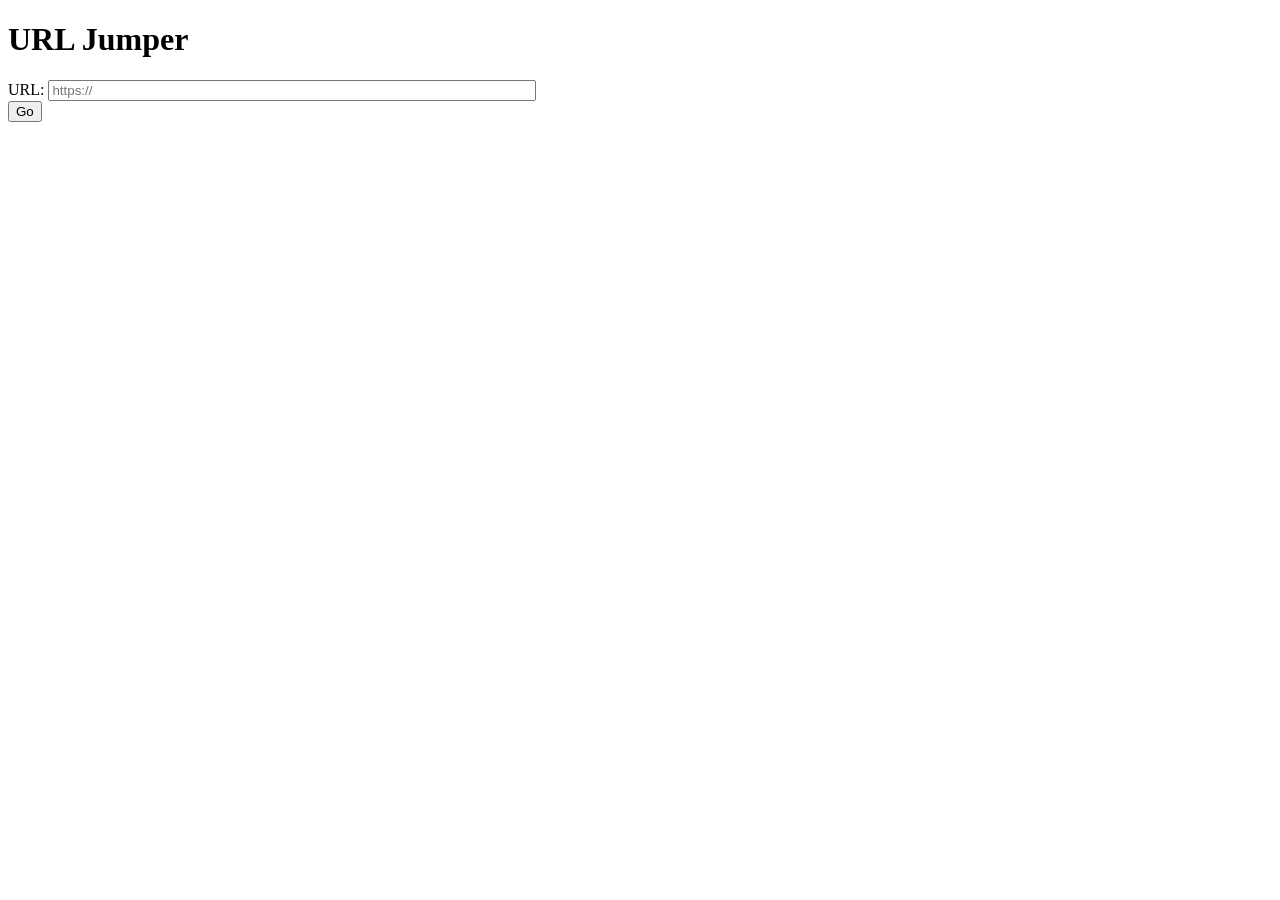
==== index.html @ b8ac0a46 "init test version" ====
<!DOCTYPE html>
<html lang="en">
	<head>
		<meta charset="utf-8">
		<title>URL Jumper</title>
		<link rel="stylesheet" href="css/bootstrap-3.3.7.min.css">
		<link rel="stylesheet" href="css/bootstrap-theme-3.3.7.min.css">

	</head>
	<body>
		<div class="container">
			<h1>URL Jumper</h1>
			<form class="form-inline" method="get">
				<div class="form-group">
					<label class="requiredField" for="urlbox">URL: </label>
					<input type="text" class="form-control" style="width:480px" id="urlbox" name="urlbox" placeholder="https://" autocomplete="off" onkeydown="if(event.keyCode==13){onGo();return false}">
				</div>
				<button type="button" class="btn btn-default" onclick=onGo()>Go</button>
			</form>
			<br>
		</div>
	</body>
</html>
<script type="text/javascript">
	function onGo() {
		var url = document.getElementById('urlbox').value;
		if (url.indexOf('//') < 0) {
  	  url = 'http://' + url;
		}
		window.open(url, '_blank');
	}
</script>
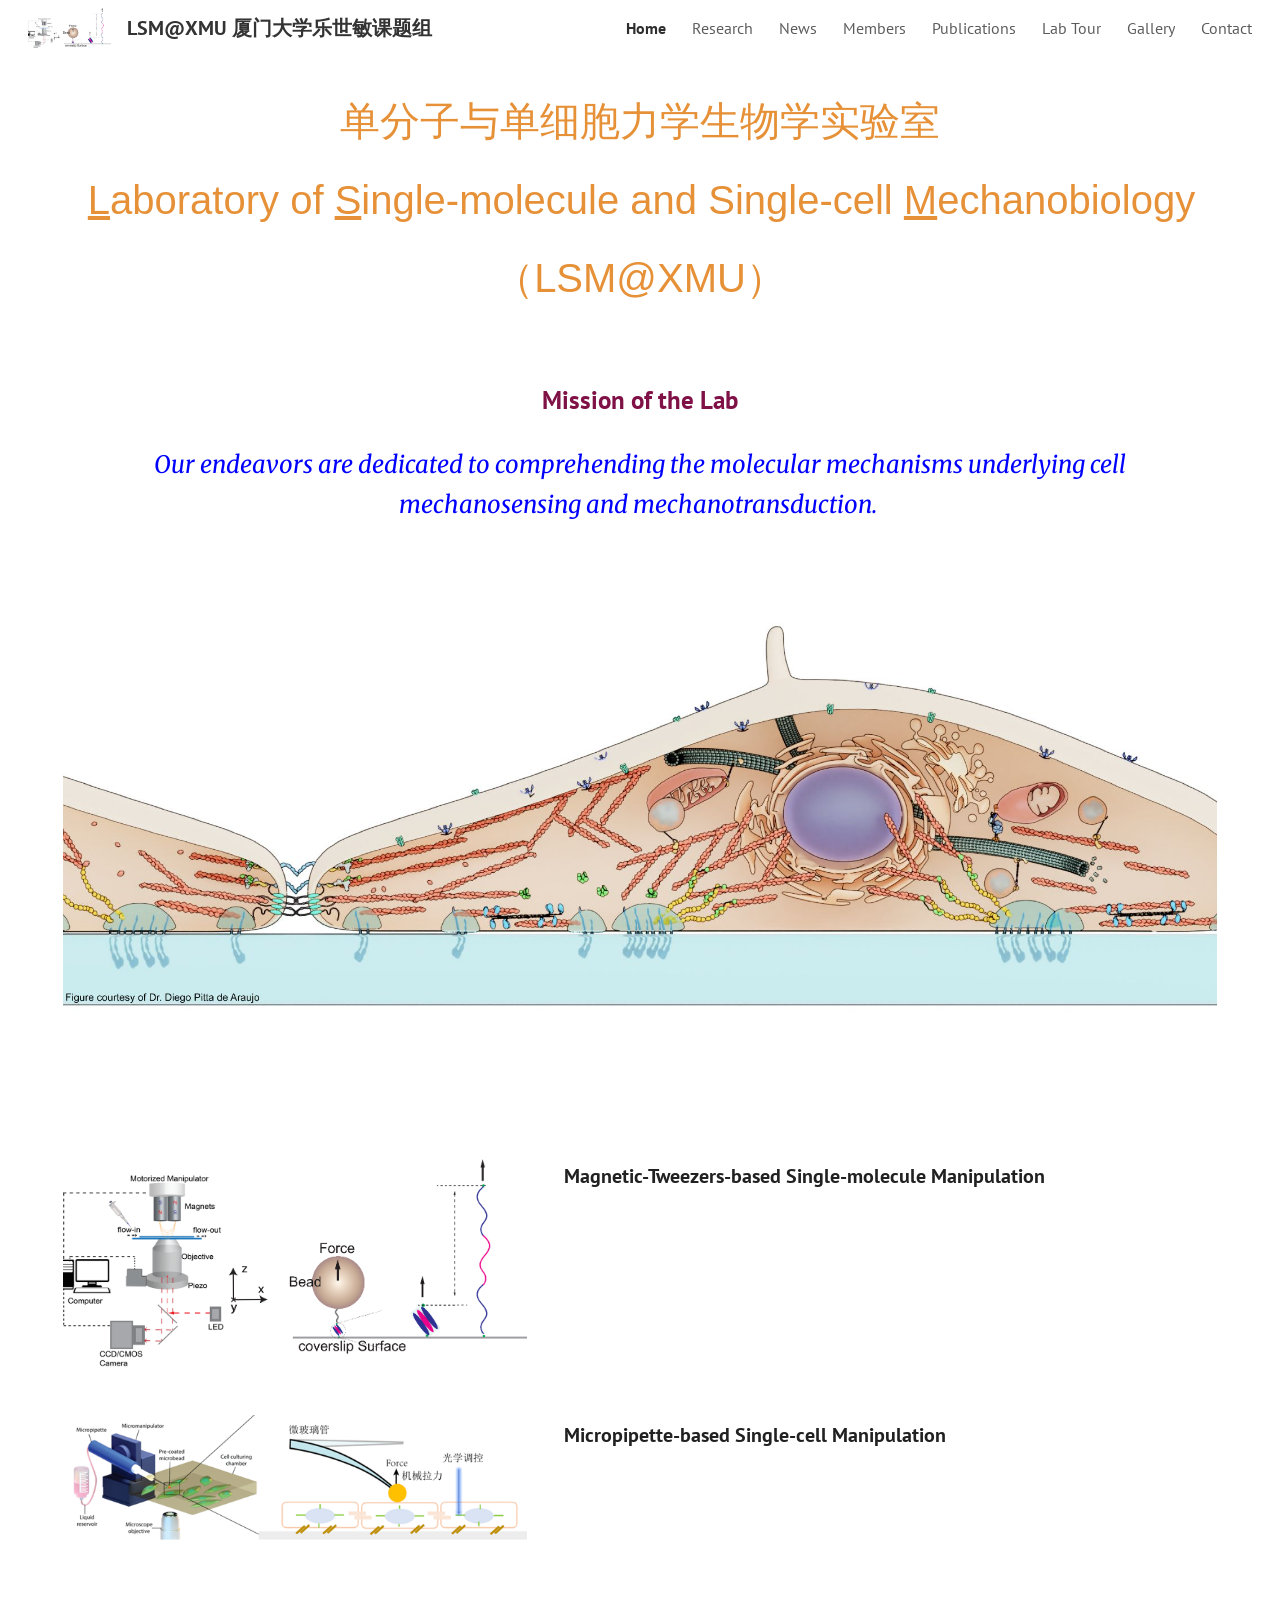
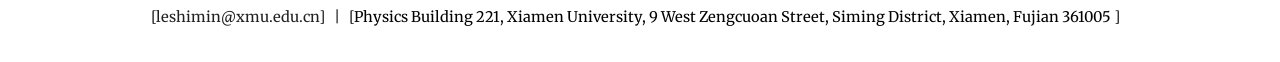
==== commit 5d0ca20f: "index跳转" ====
--- a/index.html
+++ b/index.html
@@ -1,32 +1,12 @@
-<!DOCTYPE html>
-<html lang="en">
-	<head>
-		<meta charset="utf-8">
-		<title>URL Jumper</title>
-		<link rel="stylesheet" href="css/bootstrap-3.3.7.min.css">
-		<link rel="stylesheet" href="css/bootstrap-theme-3.3.7.min.css">
-
-	</head>
-	<body>
-		<div class="container">
-			<h1>URL Jumper</h1>
-			<form class="form-inline" method="get">
-				<div class="form-group">
-					<label class="requiredField" for="urlbox">URL: </label>
-					<input type="text" class="form-control" style="width:480px" id="urlbox" name="urlbox" placeholder="https://" autocomplete="off" onkeydown="if(event.keyCode==13){onGo();return false}">
-				</div>
-				<button type="button" class="btn btn-default" onclick=onGo()>Go</button>
-			</form>
-			<br>
-		</div>
-	</body>
-</html>
-<script type="text/javascript">
-	function onGo() {
-		var url = document.getElementById('urlbox').value;
-		if (url.indexOf('//') < 0) {
-  	  url = 'http://' + url;
-		}
-		window.open(url, '_blank');
-	}
-</script>+<!DOCTYPE html>
+<html>
+<head>
+    <title>Redirecting...</title>
+    <script type="text/javascript">
+        window.location.href = 'Home.html';
+    </script>
+</head>
+<body>
+    <p>If you are not redirected automatically, click <a href="Home.html">here</a>.</p>
+</body>
+</html>
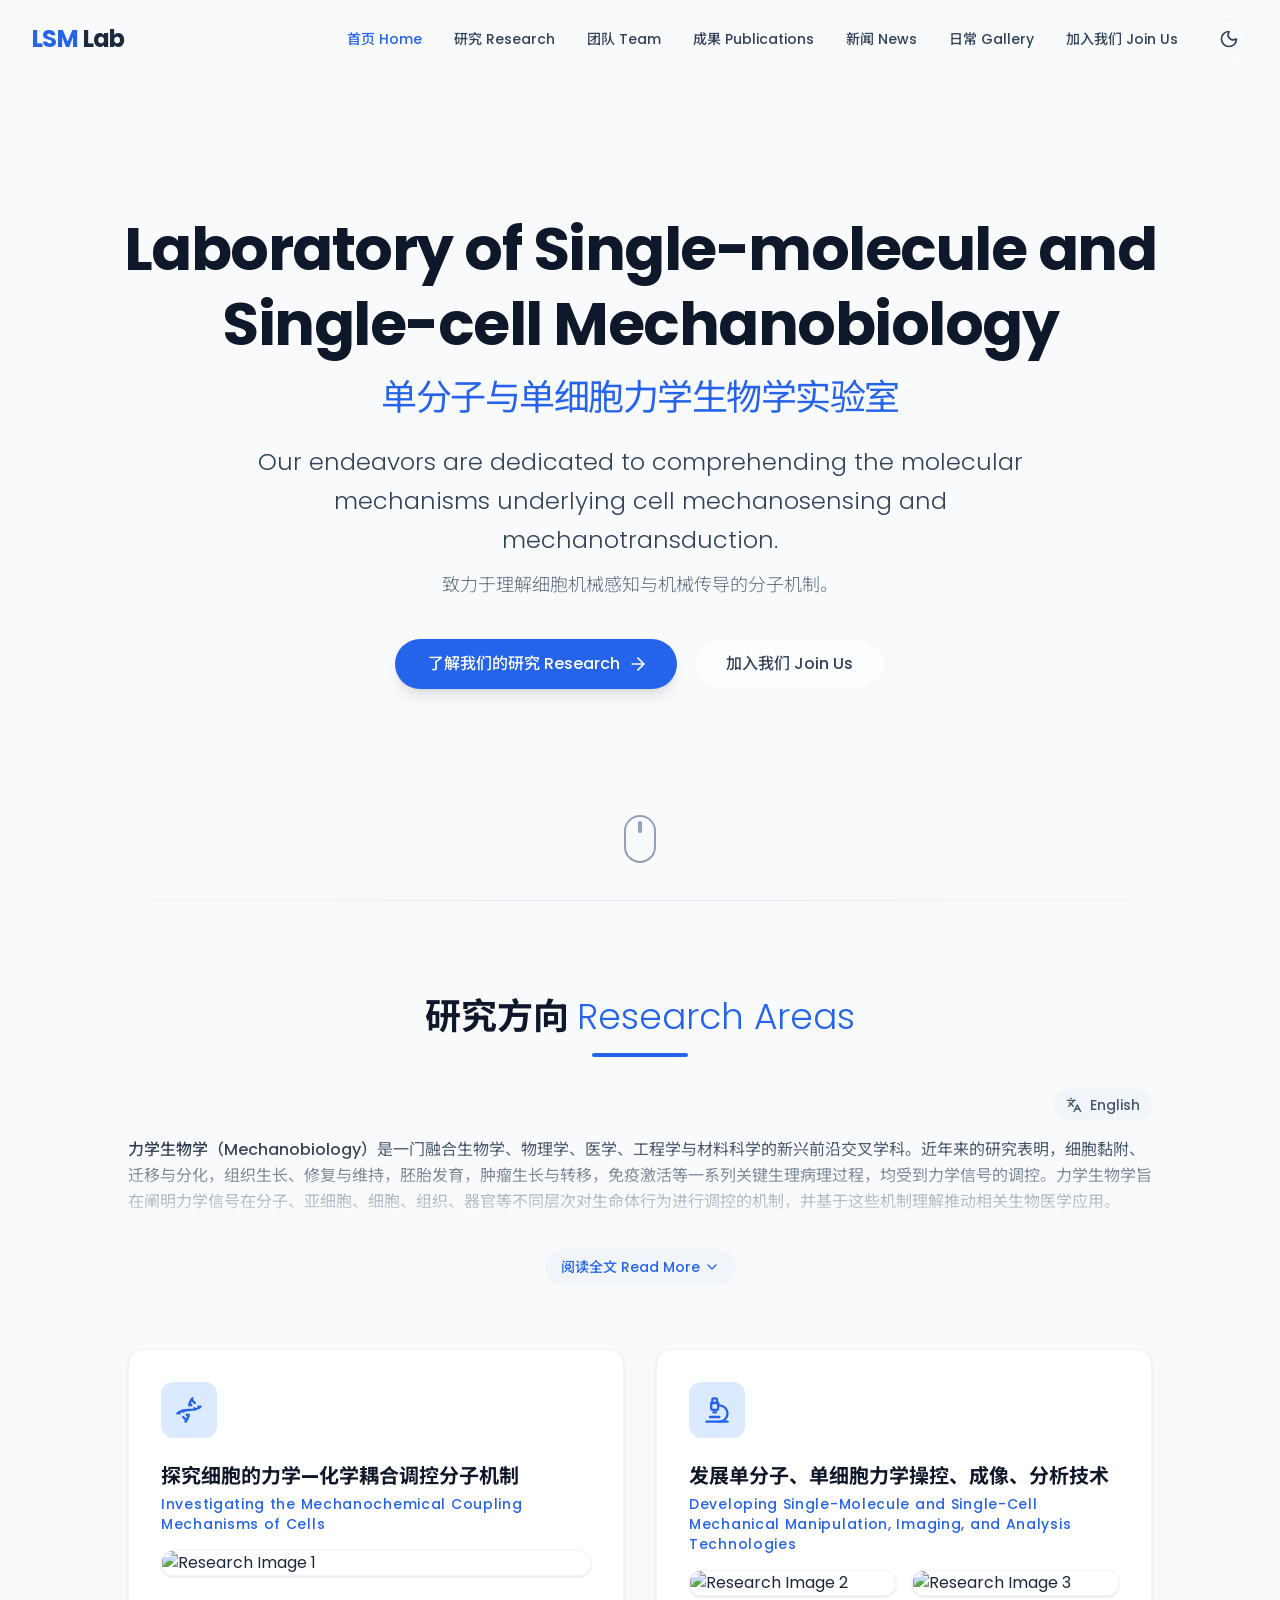
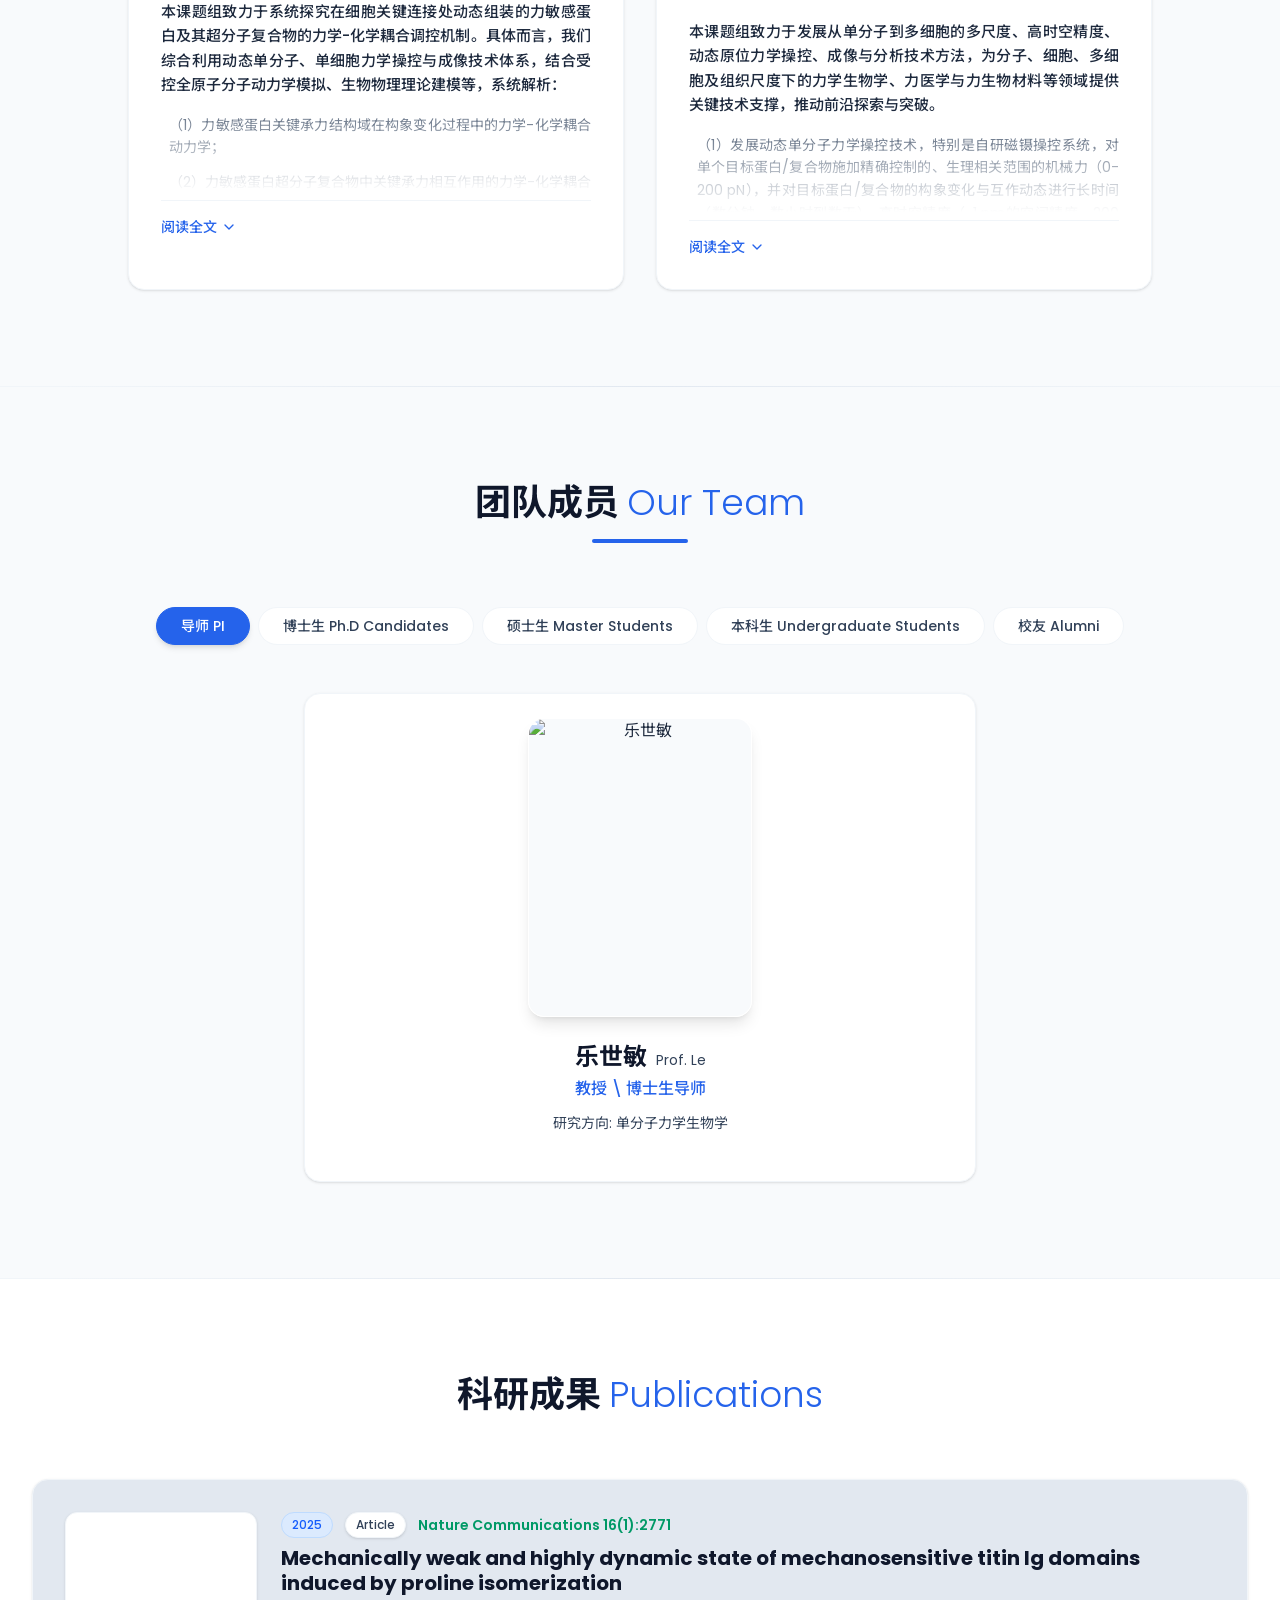
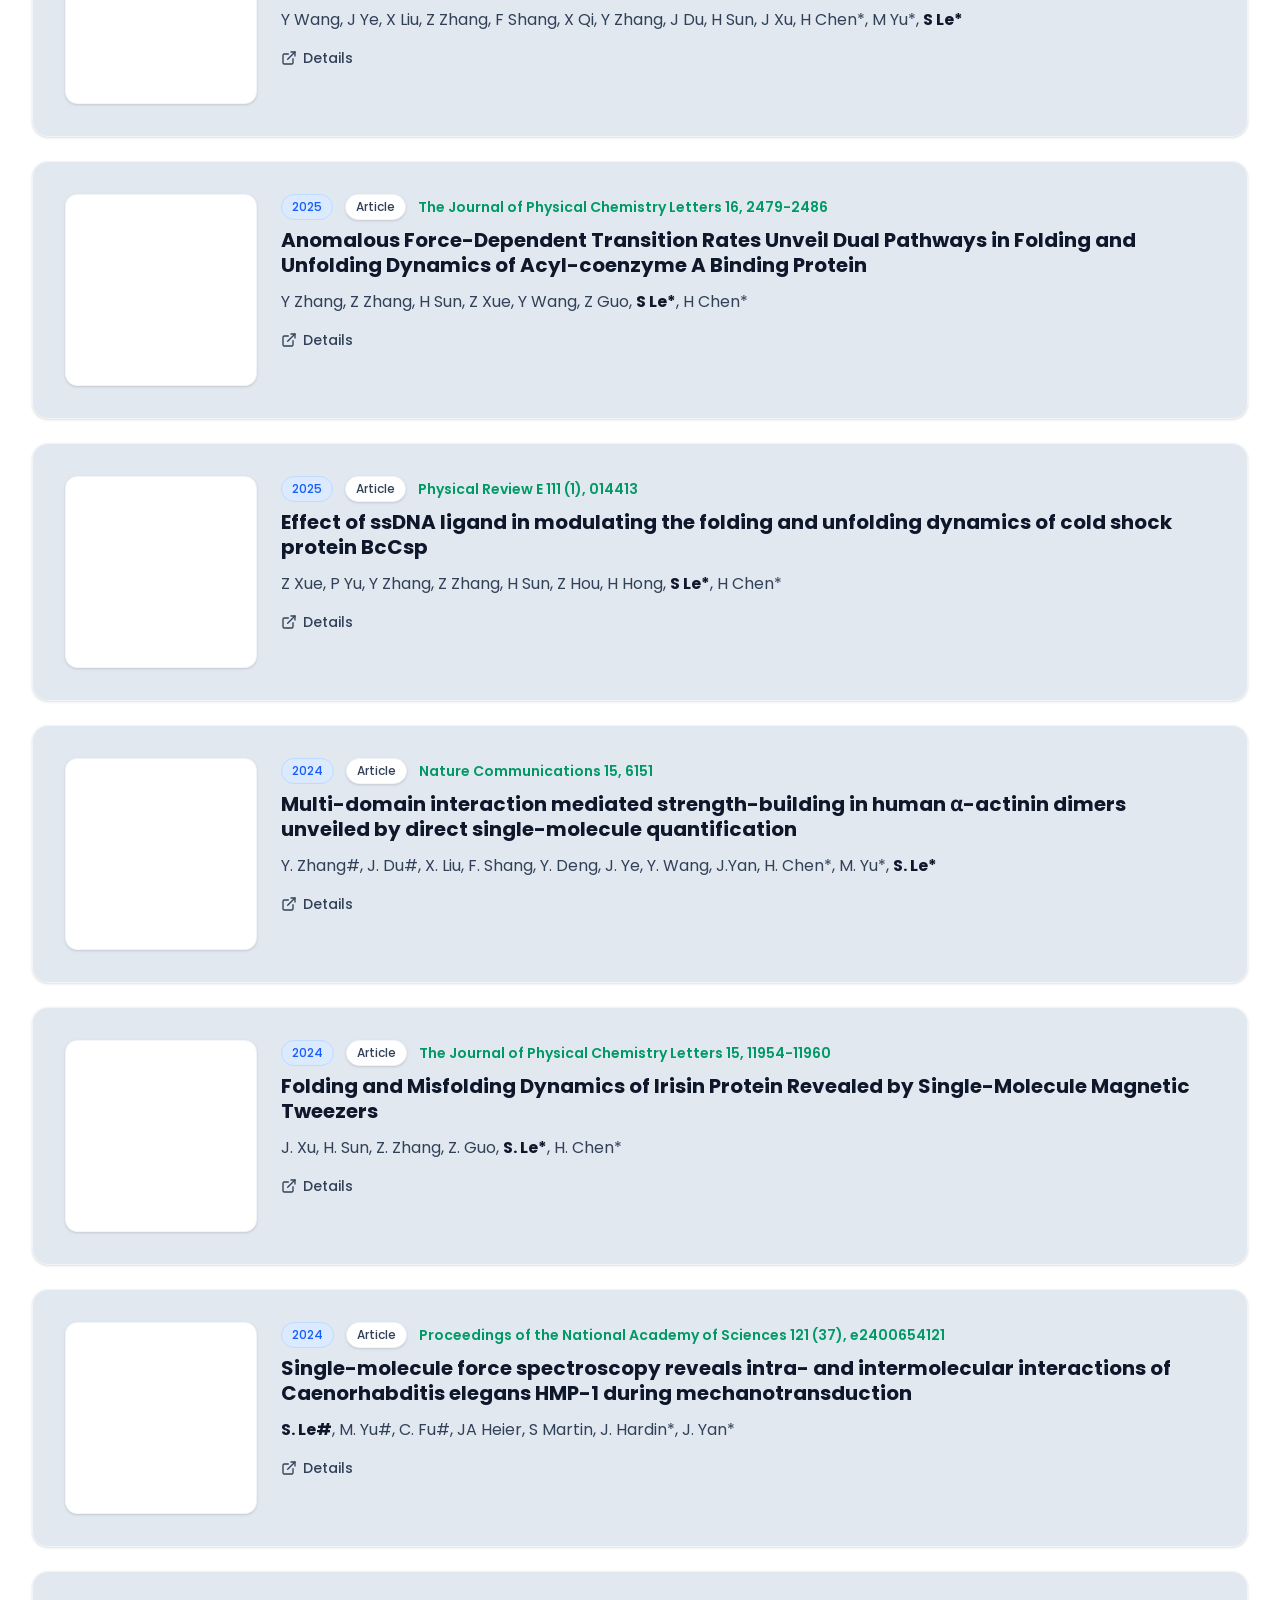
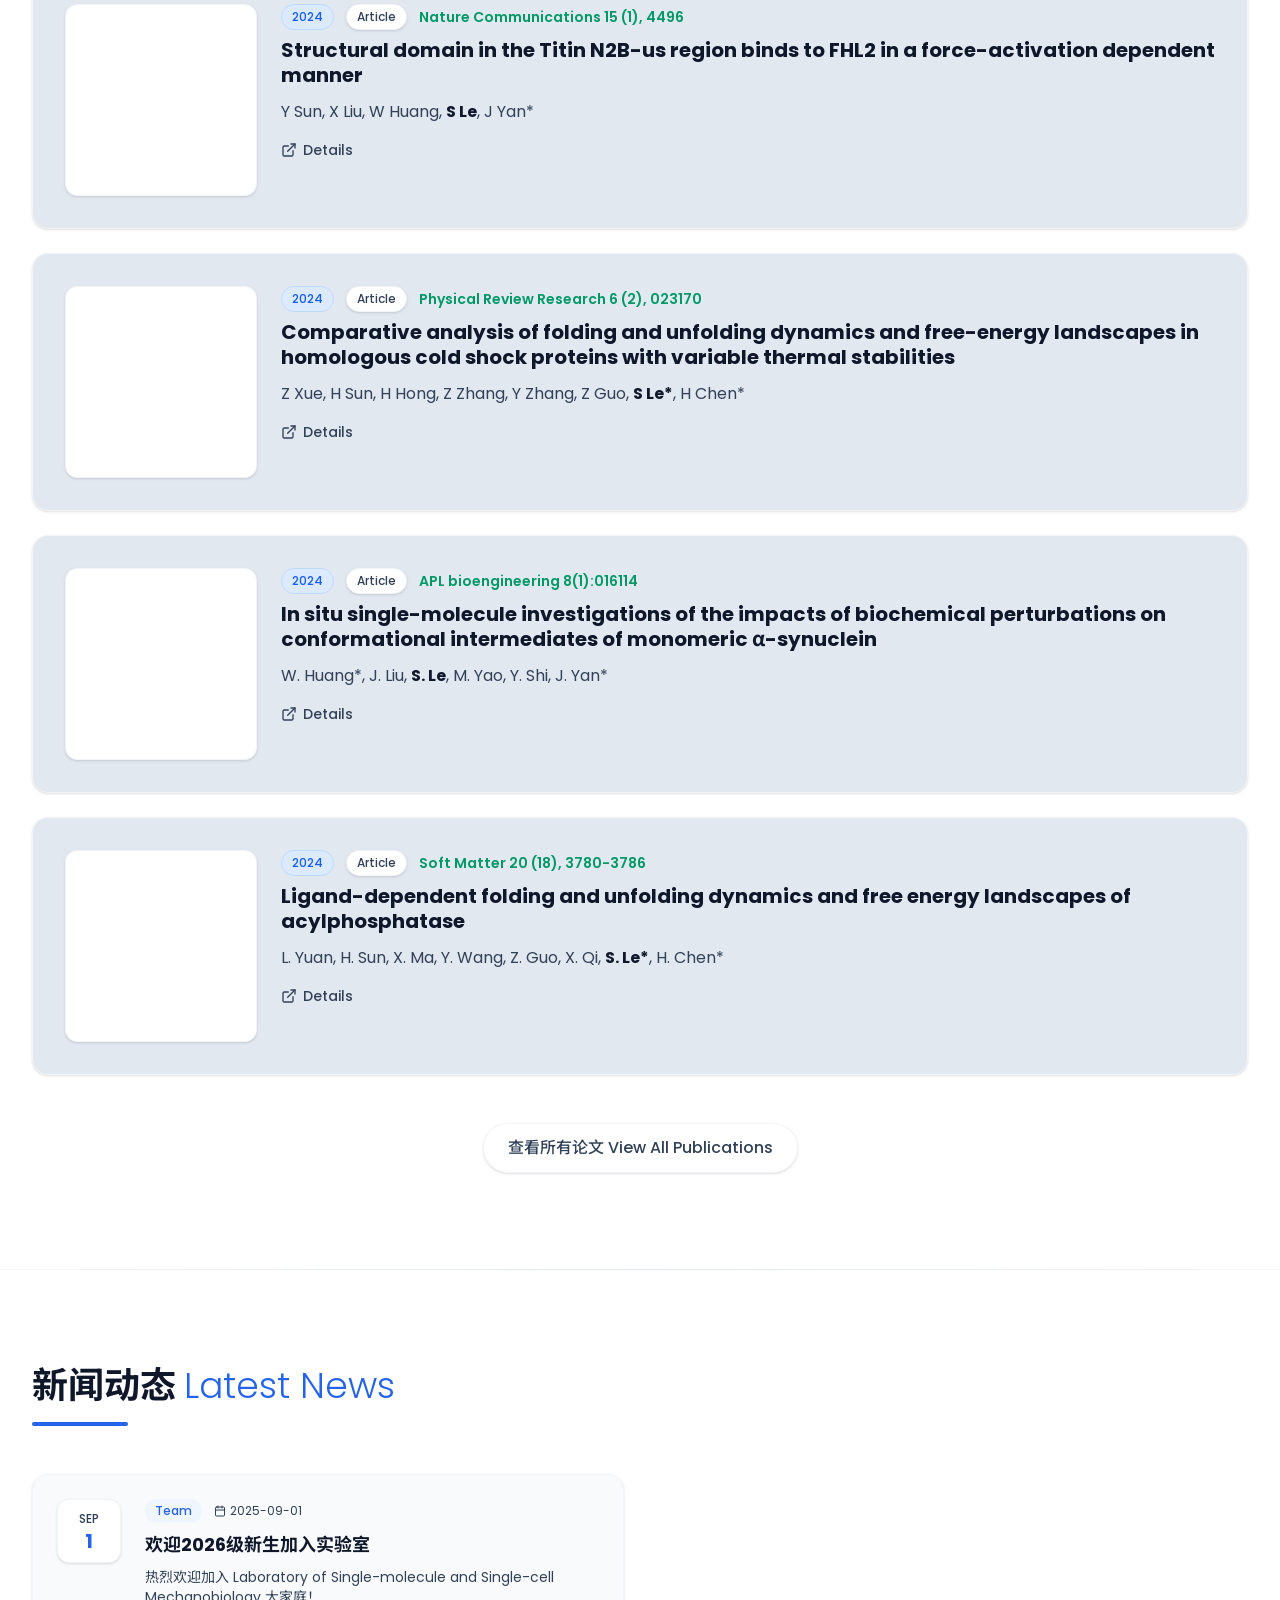
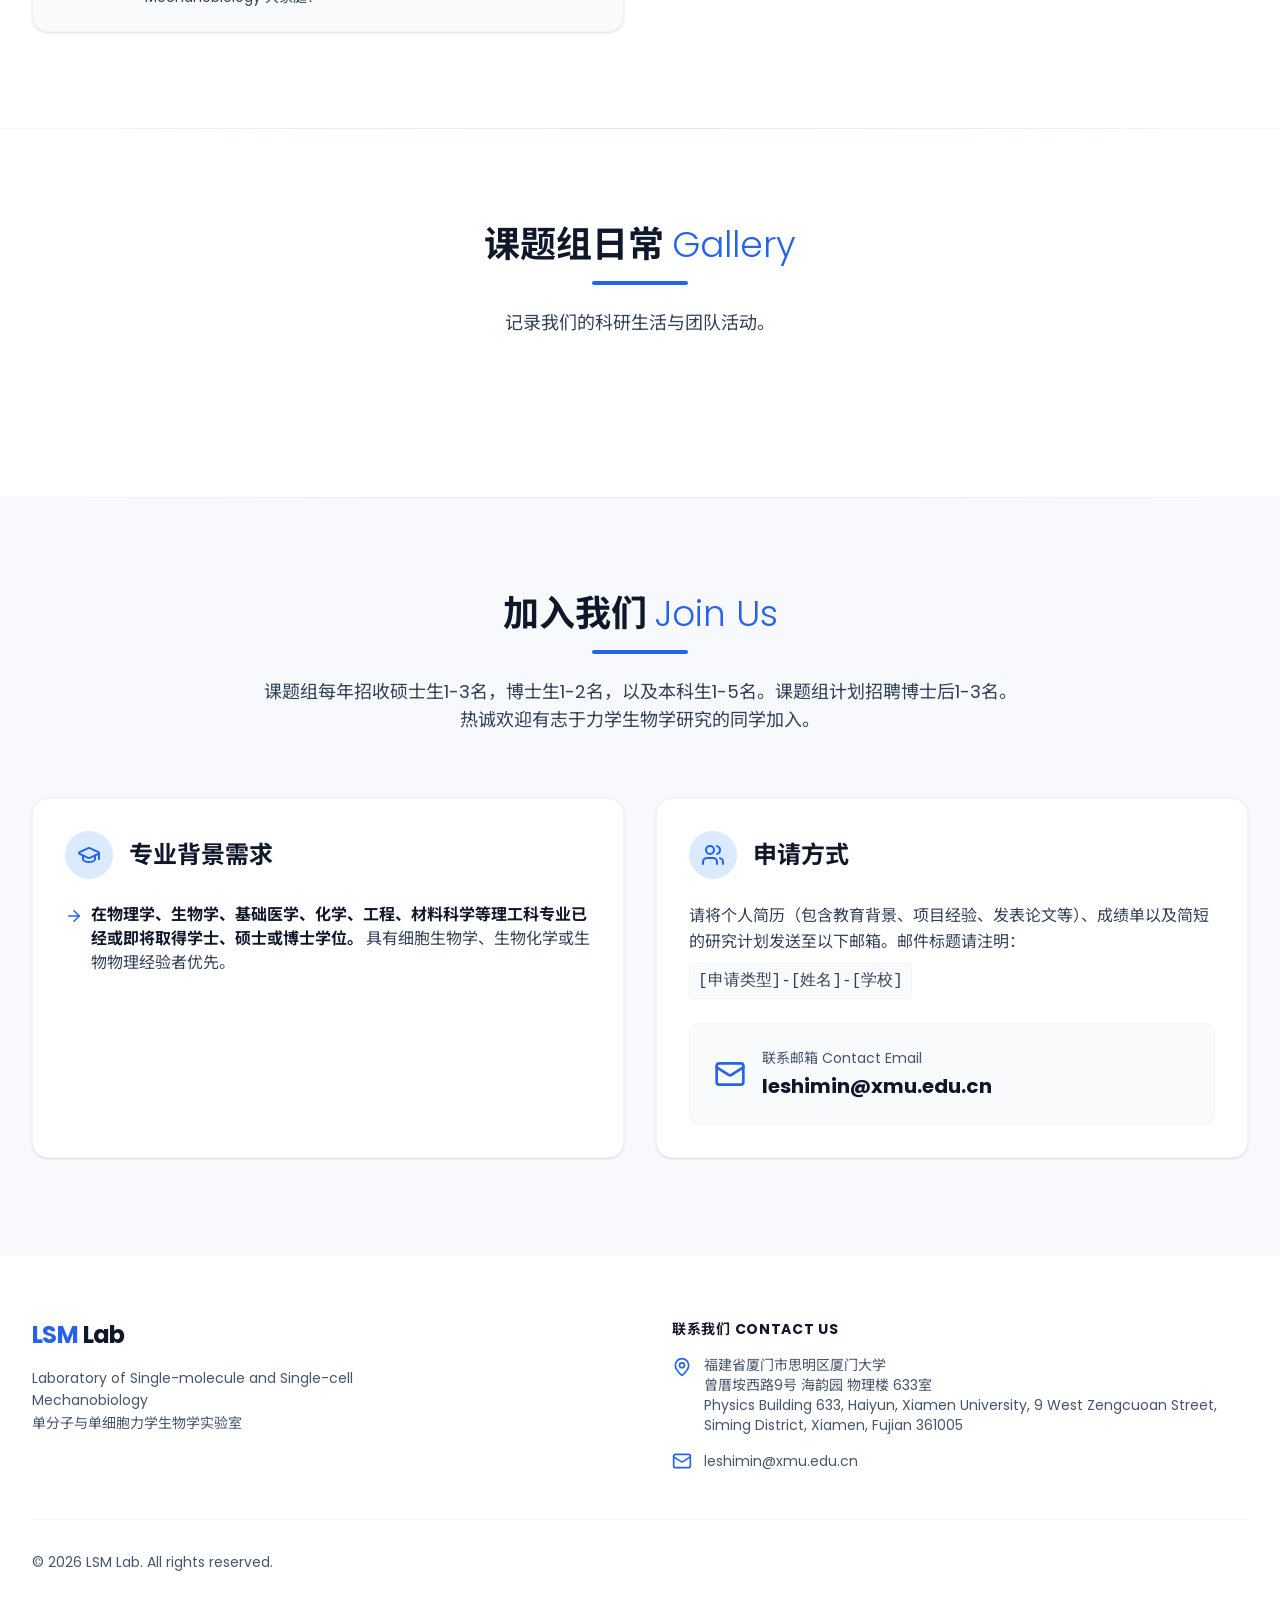
==== commit c416d578: "Deploy from lsmlab project" ====
--- a/index.html
+++ b/index.html
@@ -1,12 +1,24 @@
-<!DOCTYPE html>
-<html>
-<head>
-    <title>Redirecting...</title>
-    <script type="text/javascript">
-        window.location.href = 'Home.html';
-    </script>
-</head>
-<body>
-    <p>If you are not redirected automatically, click <a href="Home.html">here</a>.</p>
-</body>
-</html>
+<!doctype html>
+<html lang="en" class="scroll-smooth">
+  <head>
+    <meta charset="UTF-8" />
+    <meta name="viewport" content="width=device-width, initial-scale=1.0" />
+    <title>Laboratory of Single-molecule and Single-cell Mechanobiology | 单分子与单细胞力学生物学实验室</title>
+    <link rel="preconnect" href="https://fonts.googleapis.com">
+    <link rel="preconnect" href="https://fonts.gstatic.com" crossorigin>
+    <link href="https://fonts.googleapis.com/css2?family=Noto+Sans+SC:wght@300;400;500;700&family=Poppins:wght@300;400;500;600;700&display=swap" rel="stylesheet">
+    <script>
+      if (localStorage.theme === 'dark' || (!('theme' in localStorage) && window.matchMedia('(prefers-color-scheme: dark)').matches)) {
+        document.documentElement.classList.add('dark')
+      } else {
+        document.documentElement.classList.remove('dark')
+      }
+    </script>
+    <script type="module" crossorigin src="./assets/index-C5pbbHXC.js"></script>
+    <link rel="stylesheet" crossorigin href="./assets/index-DwTGSYDJ.css">
+  </head>
+  <body class="antialiased text-slate-800 dark:text-slate-200 bg-slate-100 dark:bg-slate-900 transition-colors duration-300">
+    <div id="root"></div>
+  </body>
+</html>
+
--- a/assets/index-DwTGSYDJ.css
+++ b/assets/index-DwTGSYDJ.css
@@ -0,0 +1 @@
+/*! tailwindcss v4.2.1 | MIT License | https://tailwindcss.com */@layer properties{@supports (((-webkit-hyphens:none)) and (not (margin-trim:inline))) or ((-moz-orient:inline) and (not (color:rgb(from red r g b)))){*,:before,:after,::backdrop{--tw-translate-x:0;--tw-translate-y:0;--tw-translate-z:0;--tw-rotate-x:initial;--tw-rotate-y:initial;--tw-rotate-z:initial;--tw-skew-x:initial;--tw-skew-y:initial;--tw-space-y-reverse:0;--tw-space-x-reverse:0;--tw-border-style:solid;--tw-gradient-position:initial;--tw-gradient-from:#0000;--tw-gradient-via:#0000;--tw-gradient-to:#0000;--tw-gradient-stops:initial;--tw-gradient-via-stops:initial;--tw-gradient-from-position:0%;--tw-gradient-via-position:50%;--tw-gradient-to-position:100%;--tw-leading:initial;--tw-font-weight:initial;--tw-tracking:initial;--tw-shadow:0 0 #0000;--tw-shadow-color:initial;--tw-shadow-alpha:100%;--tw-inset-shadow:0 0 #0000;--tw-inset-shadow-color:initial;--tw-inset-shadow-alpha:100%;--tw-ring-color:initial;--tw-ring-shadow:0 0 #0000;--tw-inset-ring-color:initial;--tw-inset-ring-shadow:0 0 #0000;--tw-ring-inset:initial;--tw-ring-offset-width:0px;--tw-ring-offset-color:#fff;--tw-ring-offset-shadow:0 0 #0000;--tw-blur:initial;--tw-brightness:initial;--tw-contrast:initial;--tw-grayscale:initial;--tw-hue-rotate:initial;--tw-invert:initial;--tw-opacity:initial;--tw-saturate:initial;--tw-sepia:initial;--tw-drop-shadow:initial;--tw-drop-shadow-color:initial;--tw-drop-shadow-alpha:100%;--tw-drop-shadow-size:initial;--tw-backdrop-blur:initial;--tw-backdrop-brightness:initial;--tw-backdrop-contrast:initial;--tw-backdrop-grayscale:initial;--tw-backdrop-hue-rotate:initial;--tw-backdrop-invert:initial;--tw-backdrop-opacity:initial;--tw-backdrop-saturate:initial;--tw-backdrop-sepia:initial;--tw-duration:initial;--tw-ease:initial;--tw-scale-x:1;--tw-scale-y:1;--tw-scale-z:1}}}@layer theme{:root,:host{--font-sans:"Poppins", "Noto Sans SC", ui-sans-serif, system-ui, sans-serif;--font-mono:ui-monospace, SFMono-Regular, Menlo, Monaco, Consolas, "Liberation Mono", "Courier New", monospace;--color-orange-100:oklch(95.4% .038 75.164);--color-orange-400:oklch(75% .183 55.934);--color-orange-600:oklch(64.6% .222 41.116);--color-orange-900:oklch(40.8% .123 38.172);--color-amber-100:oklch(96.2% .059 95.617);--color-amber-400:oklch(82.8% .189 84.429);--color-amber-600:oklch(66.6% .179 58.318);--color-amber-900:oklch(41.4% .112 45.904);--color-emerald-100:oklch(95% .052 163.051);--color-emerald-400:oklch(76.5% .177 163.223);--color-emerald-600:oklch(59.6% .145 163.225);--color-emerald-900:oklch(37.8% .077 168.94);--color-blue-100:oklch(93.2% .032 255.585);--color-blue-200:oklch(88.2% .059 254.128);--color-blue-400:oklch(70.7% .165 254.624);--color-blue-600:oklch(54.6% .245 262.881);--color-blue-800:oklch(42.4% .199 265.638);--color-blue-900:oklch(37.9% .146 265.522);--color-purple-100:oklch(94.6% .033 307.174);--color-purple-400:oklch(71.4% .203 305.504);--color-purple-600:oklch(55.8% .288 302.321);--color-purple-900:oklch(38.1% .176 304.987);--color-slate-50:oklch(98.4% .003 247.858);--color-slate-100:oklch(96.8% .007 247.896);--color-slate-200:oklch(92.9% .013 255.508);--color-slate-300:oklch(86.9% .022 252.894);--color-slate-400:oklch(70.4% .04 256.788);--color-slate-500:oklch(55.4% .046 257.417);--color-slate-600:oklch(44.6% .043 257.281);--color-slate-700:oklch(37.2% .044 257.287);--color-slate-800:oklch(27.9% .041 260.031);--color-slate-900:oklch(20.8% .042 265.755);--color-slate-950:oklch(12.9% .042 264.695);--color-black:#000;--color-white:#fff;--spacing:.25rem;--container-sm:24rem;--container-xl:36rem;--container-2xl:42rem;--container-3xl:48rem;--container-5xl:64rem;--container-6xl:72rem;--container-7xl:80rem;--text-xs:.75rem;--text-xs--line-height:calc(1 / .75);--text-sm:.875rem;--text-sm--line-height:calc(1.25 / .875);--text-base:1rem;--text-base--line-height: 1.5 ;--text-lg:1.125rem;--text-lg--line-height:calc(1.75 / 1.125);--text-xl:1.25rem;--text-xl--line-height:calc(1.75 / 1.25);--text-2xl:1.5rem;--text-2xl--line-height:calc(2 / 1.5);--text-3xl:1.875rem;--text-3xl--line-height: 1.2 ;--text-4xl:2.25rem;--text-4xl--line-height:calc(2.5 / 2.25);--text-5xl:3rem;--text-5xl--line-height:1;--text-6xl:3.75rem;--text-6xl--line-height:1;--font-weight-light:300;--font-weight-normal:400;--font-weight-medium:500;--font-weight-semibold:600;--font-weight-bold:700;--tracking-tight:-.025em;--tracking-wider:.05em;--leading-tight:1.25;--leading-relaxed:1.625;--radius-md:.375rem;--radius-lg:.5rem;--radius-xl:.75rem;--radius-2xl:1rem;--radius-3xl:1.5rem;--ease-in:cubic-bezier(.4, 0, 1, 1);--ease-out:cubic-bezier(0, 0, .2, 1);--ease-in-out:cubic-bezier(.4, 0, .2, 1);--blur-sm:8px;--blur-md:12px;--default-transition-duration:.15s;--default-transition-timing-function:cubic-bezier(.4, 0, .2, 1);--default-font-family:var(--font-sans);--default-mono-font-family:var(--font-mono);--color-primary-50:#eff6ff;--color-primary-100:#dbeafe;--color-primary-200:#bfdbfe;--color-primary-300:#93c5fd;--color-primary-400:#60a5fa;--color-primary-500:#3b82f6;--color-primary-600:#2563eb;--color-primary-700:#1d4ed8;--color-primary-800:#1e40af;--color-primary-900:#1e3a8a}}@layer base{*,:after,:before,::backdrop{box-sizing:border-box;border:0 solid;margin:0;padding:0}::file-selector-button{box-sizing:border-box;border:0 solid;margin:0;padding:0}html,:host{-webkit-text-size-adjust:100%;-moz-tab-size:4;tab-size:4;line-height:1.5;font-family:var(--default-font-family,ui-sans-serif, system-ui, sans-serif, "Apple Color Emoji", "Segoe UI Emoji", "Segoe UI Symbol", "Noto Color Emoji");font-feature-settings:var(--default-font-feature-settings,normal);font-variation-settings:var(--default-font-variation-settings,normal);-webkit-tap-highlight-color:transparent}hr{height:0;color:inherit;border-top-width:1px}abbr:where([title]){-webkit-text-decoration:underline dotted;text-decoration:underline dotted}h1,h2,h3,h4,h5,h6{font-size:inherit;font-weight:inherit}a{color:inherit;-webkit-text-decoration:inherit;text-decoration:inherit}b,strong{font-weight:bolder}code,kbd,samp,pre{font-family:var(--default-mono-font-family,ui-monospace, SFMono-Regular, Menlo, Monaco, Consolas, "Liberation Mono", "Courier New", monospace);font-feature-settings:var(--default-mono-font-feature-settings,normal);font-variation-settings:var(--default-mono-font-variation-settings,normal);font-size:1em}small{font-size:80%}sub,sup{vertical-align:baseline;font-size:75%;line-height:0;position:relative}sub{bottom:-.25em}sup{top:-.5em}table{text-indent:0;border-color:inherit;border-collapse:collapse}:-moz-focusring{outline:auto}progress{vertical-align:baseline}summary{display:list-item}ol,ul,menu{list-style:none}img,svg,video,canvas,audio,iframe,embed,object{vertical-align:middle;display:block}img,video{max-width:100%;height:auto}button,input,select,optgroup,textarea{font:inherit;font-feature-settings:inherit;font-variation-settings:inherit;letter-spacing:inherit;color:inherit;opacity:1;background-color:#0000;border-radius:0}::file-selector-button{font:inherit;font-feature-settings:inherit;font-variation-settings:inherit;letter-spacing:inherit;color:inherit;opacity:1;background-color:#0000;border-radius:0}:where(select:is([multiple],[size])) optgroup{font-weight:bolder}:where(select:is([multiple],[size])) optgroup option{padding-inline-start:20px}::file-selector-button{margin-inline-end:4px}::placeholder{opacity:1}@supports (not ((-webkit-appearance:-apple-pay-button))) or (contain-intrinsic-size:1px){::placeholder{color:currentColor}@supports (color:color-mix(in lab,red,red)){::placeholder{color:color-mix(in oklab,currentcolor 50%,transparent)}}}textarea{resize:vertical}::-webkit-search-decoration{-webkit-appearance:none}::-webkit-date-and-time-value{min-height:1lh;text-align:inherit}::-webkit-datetime-edit{display:inline-flex}::-webkit-datetime-edit-fields-wrapper{padding:0}::-webkit-datetime-edit{padding-block:0}::-webkit-datetime-edit-year-field{padding-block:0}::-webkit-datetime-edit-month-field{padding-block:0}::-webkit-datetime-edit-day-field{padding-block:0}::-webkit-datetime-edit-hour-field{padding-block:0}::-webkit-datetime-edit-minute-field{padding-block:0}::-webkit-datetime-edit-second-field{padding-block:0}::-webkit-datetime-edit-millisecond-field{padding-block:0}::-webkit-datetime-edit-meridiem-field{padding-block:0}::-webkit-calendar-picker-indicator{line-height:1}:-moz-ui-invalid{box-shadow:none}button,input:where([type=button],[type=reset],[type=submit]){-webkit-appearance:button;-moz-appearance:button;appearance:button}::file-selector-button{-webkit-appearance:button;-moz-appearance:button;appearance:button}::-webkit-inner-spin-button{height:auto}::-webkit-outer-spin-button{height:auto}[hidden]:where(:not([hidden=until-found])){display:none!important}html{scroll-padding-top:5rem}body{background-color:var(--color-slate-50);color:var(--color-slate-900)}body:where(.dark,.dark *){background-color:var(--color-slate-950);color:var(--color-slate-50)}}@layer components;@layer utilities{.pointer-events-none{pointer-events:none}.visible{visibility:visible}.absolute{position:absolute}.fixed{position:fixed}.relative{position:relative}.static{position:static}.inset-0{inset:calc(var(--spacing) * 0)}.start{inset-inline-start:var(--spacing)}.end{inset-inline-end:var(--spacing)}.top-1{top:calc(var(--spacing) * 1)}.top-3{top:calc(var(--spacing) * 3)}.top-full{top:100%}.right-0{right:calc(var(--spacing) * 0)}.bottom-0{bottom:calc(var(--spacing) * 0)}.bottom-10{bottom:calc(var(--spacing) * 10)}.-left-\[31px\]{left:-31px}.left-0{left:calc(var(--spacing) * 0)}.left-1\/2{left:50%}.z-0{z-index:0}.z-10{z-index:10}.z-20{z-index:20}.z-50{z-index:50}.z-\[100\]{z-index:100}.col-span-1{grid-column:span 1/span 1}.row-span-1{grid-row:span 1/span 1}.row-span-2{grid-row:span 2/span 2}.mx-auto{margin-inline:auto}.-mt-16{margin-top:calc(var(--spacing) * -16)}.mt-0\.5{margin-top:calc(var(--spacing) * .5)}.mt-1{margin-top:calc(var(--spacing) * 1)}.mt-2{margin-top:calc(var(--spacing) * 2)}.mt-3{margin-top:calc(var(--spacing) * 3)}.mt-4{margin-top:calc(var(--spacing) * 4)}.mt-6{margin-top:calc(var(--spacing) * 6)}.mt-8{margin-top:calc(var(--spacing) * 8)}.mt-10{margin-top:calc(var(--spacing) * 10)}.mt-12{margin-top:calc(var(--spacing) * 12)}.-mr-1{margin-right:calc(var(--spacing) * -1)}.mr-1{margin-right:calc(var(--spacing) * 1)}.mr-1\.5{margin-right:calc(var(--spacing) * 1.5)}.mr-2{margin-right:calc(var(--spacing) * 2)}.mr-3{margin-right:calc(var(--spacing) * 3)}.mb-1{margin-bottom:calc(var(--spacing) * 1)}.mb-2{margin-bottom:calc(var(--spacing) * 2)}.mb-3{margin-bottom:calc(var(--spacing) * 3)}.mb-4{margin-bottom:calc(var(--spacing) * 4)}.mb-6{margin-bottom:calc(var(--spacing) * 6)}.mb-8{margin-bottom:calc(var(--spacing) * 8)}.mb-12{margin-bottom:calc(var(--spacing) * 12)}.mb-16{margin-bottom:calc(var(--spacing) * 16)}.ml-1{margin-left:calc(var(--spacing) * 1)}.ml-2{margin-left:calc(var(--spacing) * 2)}.ml-3{margin-left:calc(var(--spacing) * 3)}.line-clamp-2{-webkit-line-clamp:2;-webkit-box-orient:vertical;display:-webkit-box;overflow:hidden}.block{display:block}.contents{display:contents}.flex{display:flex}.grid{display:grid}.hidden{display:none}.inline{display:inline}.inline-block{display:inline-block}.inline-flex{display:inline-flex}.aspect-\[3\/4\]{aspect-ratio:3/4}.aspect-square{aspect-ratio:1}.h-1{height:calc(var(--spacing) * 1)}.h-2{height:calc(var(--spacing) * 2)}.h-3{height:calc(var(--spacing) * 3)}.h-4{height:calc(var(--spacing) * 4)}.h-5{height:calc(var(--spacing) * 5)}.h-8{height:calc(var(--spacing) * 8)}.h-12{height:calc(var(--spacing) * 12)}.h-14{height:calc(var(--spacing) * 14)}.h-16{height:calc(var(--spacing) * 16)}.h-24{height:calc(var(--spacing) * 24)}.h-32{height:calc(var(--spacing) * 32)}.h-48{height:calc(var(--spacing) * 48)}.h-auto{height:auto}.h-full{height:100%}.h-px{height:1px}.h-screen{height:100vh}.max-h-32{max-height:calc(var(--spacing) * 32)}.max-h-48{max-height:calc(var(--spacing) * 48)}.max-h-\[2500px\]{max-height:2500px}.min-h-screen{min-height:100vh}.w-1{width:calc(var(--spacing) * 1)}.w-2{width:calc(var(--spacing) * 2)}.w-4{width:calc(var(--spacing) * 4)}.w-5{width:calc(var(--spacing) * 5)}.w-8{width:calc(var(--spacing) * 8)}.w-12{width:calc(var(--spacing) * 12)}.w-14{width:calc(var(--spacing) * 14)}.w-16{width:calc(var(--spacing) * 16)}.w-24{width:calc(var(--spacing) * 24)}.w-32{width:calc(var(--spacing) * 32)}.w-48{width:calc(var(--spacing) * 48)}.w-56{width:calc(var(--spacing) * 56)}.w-\[2px\]{width:2px}.w-full{width:100%}.max-w-2xl{max-width:var(--container-2xl)}.max-w-3xl{max-width:var(--container-3xl)}.max-w-5xl{max-width:var(--container-5xl)}.max-w-6xl{max-width:var(--container-6xl)}.max-w-7xl{max-width:var(--container-7xl)}.max-w-none{max-width:none}.max-w-sm{max-width:var(--container-sm)}.max-w-xl{max-width:var(--container-xl)}.flex-1{flex:1}.shrink-0{flex-shrink:0}.flex-grow{flex-grow:1}.-translate-x-1\/2{--tw-translate-x: -50% ;translate:var(--tw-translate-x) var(--tw-translate-y)}.translate-y-4{--tw-translate-y:calc(var(--spacing) * 4);translate:var(--tw-translate-x) var(--tw-translate-y)}.transform{transform:var(--tw-rotate-x,) var(--tw-rotate-y,) var(--tw-rotate-z,) var(--tw-skew-x,) var(--tw-skew-y,)}.cursor-pointer{cursor:pointer}.resize{resize:both}.auto-rows-\[200px\]{grid-auto-rows:200px}.grid-cols-1{grid-template-columns:repeat(1,minmax(0,1fr))}.grid-cols-2{grid-template-columns:repeat(2,minmax(0,1fr))}.flex-col{flex-direction:column}.flex-wrap{flex-wrap:wrap}.items-center{align-items:center}.items-end{align-items:flex-end}.items-start{align-items:flex-start}.justify-between{justify-content:space-between}.justify-center{justify-content:center}.justify-end{justify-content:flex-end}.gap-1{gap:calc(var(--spacing) * 1)}.gap-2{gap:calc(var(--spacing) * 2)}.gap-3{gap:calc(var(--spacing) * 3)}.gap-4{gap:calc(var(--spacing) * 4)}.gap-6{gap:calc(var(--spacing) * 6)}.gap-8{gap:calc(var(--spacing) * 8)}.gap-12{gap:calc(var(--spacing) * 12)}:where(.space-y-1>:not(:last-child)){--tw-space-y-reverse:0;margin-block-start:calc(calc(var(--spacing) * 1) * var(--tw-space-y-reverse));margin-block-end:calc(calc(var(--spacing) * 1) * calc(1 - var(--tw-space-y-reverse)))}:where(.space-y-3>:not(:last-child)){--tw-space-y-reverse:0;margin-block-start:calc(calc(var(--spacing) * 3) * var(--tw-space-y-reverse));margin-block-end:calc(calc(var(--spacing) * 3) * calc(1 - var(--tw-space-y-reverse)))}:where(.space-y-4>:not(:last-child)){--tw-space-y-reverse:0;margin-block-start:calc(calc(var(--spacing) * 4) * var(--tw-space-y-reverse));margin-block-end:calc(calc(var(--spacing) * 4) * calc(1 - var(--tw-space-y-reverse)))}:where(.space-y-6>:not(:last-child)){--tw-space-y-reverse:0;margin-block-start:calc(calc(var(--spacing) * 6) * var(--tw-space-y-reverse));margin-block-end:calc(calc(var(--spacing) * 6) * calc(1 - var(--tw-space-y-reverse)))}:where(.space-y-8>:not(:last-child)){--tw-space-y-reverse:0;margin-block-start:calc(calc(var(--spacing) * 8) * var(--tw-space-y-reverse));margin-block-end:calc(calc(var(--spacing) * 8) * calc(1 - var(--tw-space-y-reverse)))}:where(.space-x-4>:not(:last-child)){--tw-space-x-reverse:0;margin-inline-start:calc(calc(var(--spacing) * 4) * var(--tw-space-x-reverse));margin-inline-end:calc(calc(var(--spacing) * 4) * calc(1 - var(--tw-space-x-reverse)))}:where(.space-x-8>:not(:last-child)){--tw-space-x-reverse:0;margin-inline-start:calc(calc(var(--spacing) * 8) * var(--tw-space-x-reverse));margin-inline-end:calc(calc(var(--spacing) * 8) * calc(1 - var(--tw-space-x-reverse)))}.overflow-hidden{overflow:hidden}.scroll-smooth{scroll-behavior:smooth}.rounded{border-radius:.25rem}.rounded-2xl{border-radius:var(--radius-2xl)}.rounded-3xl{border-radius:var(--radius-3xl)}.rounded-full{border-radius:3.40282e38px}.rounded-lg{border-radius:var(--radius-lg)}.rounded-md{border-radius:var(--radius-md)}.rounded-xl{border-radius:var(--radius-xl)}.border{border-style:var(--tw-border-style);border-width:1px}.border-2{border-style:var(--tw-border-style);border-width:2px}.border-t{border-top-style:var(--tw-border-style);border-top-width:1px}.border-blue-200{border-color:var(--color-blue-200)}.border-current{border-color:currentColor}.border-primary-500{border-color:var(--color-primary-500)}.border-primary-600{border-color:var(--color-primary-600)}.border-slate-100{border-color:var(--color-slate-100)}.border-slate-200{border-color:var(--color-slate-200)}.border-slate-300{border-color:var(--color-slate-300)}.border-transparent{border-color:#0000}.border-white{border-color:var(--color-white)}.bg-amber-100{background-color:var(--color-amber-100)}.bg-black\/60{background-color:#0009}@supports (color:color-mix(in lab,red,red)){.bg-black\/60{background-color:color-mix(in oklab,var(--color-black) 60%,transparent)}}.bg-blue-100{background-color:var(--color-blue-100)}.bg-current{background-color:currentColor}.bg-emerald-100{background-color:var(--color-emerald-100)}.bg-orange-100{background-color:var(--color-orange-100)}.bg-primary-50{background-color:var(--color-primary-50)}.bg-primary-100{background-color:var(--color-primary-100)}.bg-primary-500{background-color:var(--color-primary-500)}.bg-primary-600{background-color:var(--color-primary-600)}.bg-purple-100{background-color:var(--color-purple-100)}.bg-slate-50{background-color:var(--color-slate-50)}.bg-slate-50\/90{background-color:#f8fafce6}@supports (color:color-mix(in lab,red,red)){.bg-slate-50\/90{background-color:color-mix(in oklab,var(--color-slate-50) 90%,transparent)}}.bg-slate-100{background-color:var(--color-slate-100)}.bg-slate-200{background-color:var(--color-slate-200)}.bg-transparent{background-color:#0000}.bg-white{background-color:var(--color-white)}.bg-white\/50{background-color:#ffffff80}@supports (color:color-mix(in lab,red,red)){.bg-white\/50{background-color:color-mix(in oklab,var(--color-white) 50%,transparent)}}.bg-white\/60{background-color:#fff9}@supports (color:color-mix(in lab,red,red)){.bg-white\/60{background-color:color-mix(in oklab,var(--color-white) 60%,transparent)}}.bg-white\/80{background-color:#fffc}@supports (color:color-mix(in lab,red,red)){.bg-white\/80{background-color:color-mix(in oklab,var(--color-white) 80%,transparent)}}.bg-gradient-to-r{--tw-gradient-position:to right in oklab;background-image:linear-gradient(var(--tw-gradient-stops))}.bg-gradient-to-t{--tw-gradient-position:to top in oklab;background-image:linear-gradient(var(--tw-gradient-stops))}.from-black\/60{--tw-gradient-from:#0009}@supports (color:color-mix(in lab,red,red)){.from-black\/60{--tw-gradient-from:color-mix(in oklab, var(--color-black) 60%, transparent)}}.from-black\/60{--tw-gradient-stops:var(--tw-gradient-via-stops,var(--tw-gradient-position), var(--tw-gradient-from) var(--tw-gradient-from-position), var(--tw-gradient-to) var(--tw-gradient-to-position))}.from-primary-600{--tw-gradient-from:var(--color-primary-600);--tw-gradient-stops:var(--tw-gradient-via-stops,var(--tw-gradient-position), var(--tw-gradient-from) var(--tw-gradient-from-position), var(--tw-gradient-to) var(--tw-gradient-to-position))}.from-slate-50{--tw-gradient-from:var(--color-slate-50);--tw-gradient-stops:var(--tw-gradient-via-stops,var(--tw-gradient-position), var(--tw-gradient-from) var(--tw-gradient-from-position), var(--tw-gradient-to) var(--tw-gradient-to-position))}.from-transparent{--tw-gradient-from:transparent;--tw-gradient-stops:var(--tw-gradient-via-stops,var(--tw-gradient-position), var(--tw-gradient-from) var(--tw-gradient-from-position), var(--tw-gradient-to) var(--tw-gradient-to-position))}.from-white{--tw-gradient-from:var(--color-white);--tw-gradient-stops:var(--tw-gradient-via-stops,var(--tw-gradient-position), var(--tw-gradient-from) var(--tw-gradient-from-position), var(--tw-gradient-to) var(--tw-gradient-to-position))}.via-black\/0{--tw-gradient-via:#0000}@supports (color:color-mix(in lab,red,red)){.via-black\/0{--tw-gradient-via:color-mix(in oklab, var(--color-black) 0%, transparent)}}.via-black\/0{--tw-gradient-via-stops:var(--tw-gradient-position), var(--tw-gradient-from) var(--tw-gradient-from-position), var(--tw-gradient-via) var(--tw-gradient-via-position), var(--tw-gradient-to) var(--tw-gradient-to-position);--tw-gradient-stops:var(--tw-gradient-via-stops)}.via-slate-200{--tw-gradient-via:var(--color-slate-200);--tw-gradient-via-stops:var(--tw-gradient-position), var(--tw-gradient-from) var(--tw-gradient-from-position), var(--tw-gradient-via) var(--tw-gradient-via-position), var(--tw-gradient-to) var(--tw-gradient-to-position);--tw-gradient-stops:var(--tw-gradient-via-stops)}.to-black\/0{--tw-gradient-to:#0000}@supports (color:color-mix(in lab,red,red)){.to-black\/0{--tw-gradient-to:color-mix(in oklab, var(--color-black) 0%, transparent)}}.to-black\/0{--tw-gradient-stops:var(--tw-gradient-via-stops,var(--tw-gradient-position), var(--tw-gradient-from) var(--tw-gradient-from-position), var(--tw-gradient-to) var(--tw-gradient-to-position))}.to-primary-800{--tw-gradient-to:var(--color-primary-800);--tw-gradient-stops:var(--tw-gradient-via-stops,var(--tw-gradient-position), var(--tw-gradient-from) var(--tw-gradient-from-position), var(--tw-gradient-to) var(--tw-gradient-to-position))}.to-transparent{--tw-gradient-to:transparent;--tw-gradient-stops:var(--tw-gradient-via-stops,var(--tw-gradient-position), var(--tw-gradient-from) var(--tw-gradient-from-position), var(--tw-gradient-to) var(--tw-gradient-to-position))}.bg-cover{background-size:cover}.bg-center{background-position:50%}.bg-no-repeat{background-repeat:no-repeat}.object-contain{object-fit:contain}.object-cover{object-fit:cover}.p-0{padding:calc(var(--spacing) * 0)}.p-1{padding:calc(var(--spacing) * 1)}.p-2{padding:calc(var(--spacing) * 2)}.p-3{padding:calc(var(--spacing) * 3)}.p-4{padding:calc(var(--spacing) * 4)}.p-6{padding:calc(var(--spacing) * 6)}.p-8{padding:calc(var(--spacing) * 8)}.px-2{padding-inline:calc(var(--spacing) * 2)}.px-2\.5{padding-inline:calc(var(--spacing) * 2.5)}.px-3{padding-inline:calc(var(--spacing) * 3)}.px-4{padding-inline:calc(var(--spacing) * 4)}.px-6{padding-inline:calc(var(--spacing) * 6)}.px-8{padding-inline:calc(var(--spacing) * 8)}.py-1{padding-block:calc(var(--spacing) * 1)}.py-1\.5{padding-block:calc(var(--spacing) * 1.5)}.py-2{padding-block:calc(var(--spacing) * 2)}.py-3{padding-block:calc(var(--spacing) * 3)}.py-5{padding-block:calc(var(--spacing) * 5)}.py-24{padding-block:calc(var(--spacing) * 24)}.pt-2{padding-top:calc(var(--spacing) * 2)}.pt-4{padding-top:calc(var(--spacing) * 4)}.pt-8{padding-top:calc(var(--spacing) * 8)}.pt-16{padding-top:calc(var(--spacing) * 16)}.pt-20{padding-top:calc(var(--spacing) * 20)}.pt-24{padding-top:calc(var(--spacing) * 24)}.pb-3{padding-bottom:calc(var(--spacing) * 3)}.pb-4{padding-bottom:calc(var(--spacing) * 4)}.pb-8{padding-bottom:calc(var(--spacing) * 8)}.pb-16{padding-bottom:calc(var(--spacing) * 16)}.pl-2{padding-left:calc(var(--spacing) * 2)}.pl-6{padding-left:calc(var(--spacing) * 6)}.text-center{text-align:center}.text-justify{text-align:justify}.text-left{text-align:left}.font-mono{font-family:var(--font-mono)}.font-sans{font-family:var(--font-sans)}.text-2xl{font-size:var(--text-2xl);line-height:var(--tw-leading,var(--text-2xl--line-height))}.text-3xl{font-size:var(--text-3xl);line-height:var(--tw-leading,var(--text-3xl--line-height))}.text-base{font-size:var(--text-base);line-height:var(--tw-leading,var(--text-base--line-height))}.text-lg{font-size:var(--text-lg);line-height:var(--tw-leading,var(--text-lg--line-height))}.text-sm{font-size:var(--text-sm);line-height:var(--tw-leading,var(--text-sm--line-height))}.text-xl{font-size:var(--text-xl);line-height:var(--tw-leading,var(--text-xl--line-height))}.text-xs{font-size:var(--text-xs);line-height:var(--tw-leading,var(--text-xs--line-height))}.text-\[15px\]{font-size:15px}.leading-none{--tw-leading:1;line-height:1}.leading-relaxed{--tw-leading:var(--leading-relaxed);line-height:var(--leading-relaxed)}.leading-tight{--tw-leading:var(--leading-tight);line-height:var(--leading-tight)}.font-bold{--tw-font-weight:var(--font-weight-bold);font-weight:var(--font-weight-bold)}.font-light{--tw-font-weight:var(--font-weight-light);font-weight:var(--font-weight-light)}.font-medium{--tw-font-weight:var(--font-weight-medium);font-weight:var(--font-weight-medium)}.font-normal{--tw-font-weight:var(--font-weight-normal);font-weight:var(--font-weight-normal)}.font-semibold{--tw-font-weight:var(--font-weight-semibold);font-weight:var(--font-weight-semibold)}.tracking-tight{--tw-tracking:var(--tracking-tight);letter-spacing:var(--tracking-tight)}.tracking-wider{--tw-tracking:var(--tracking-wider);letter-spacing:var(--tracking-wider)}.text-amber-600{color:var(--color-amber-600)}.text-blue-600{color:var(--color-blue-600)}.text-emerald-600{color:var(--color-emerald-600)}.text-orange-600{color:var(--color-orange-600)}.text-primary-600{color:var(--color-primary-600)}.text-purple-600{color:var(--color-purple-600)}.text-slate-400{color:var(--color-slate-400)}.text-slate-600{color:var(--color-slate-600)}.text-slate-700{color:var(--color-slate-700)}.text-slate-800{color:var(--color-slate-800)}.text-slate-900{color:var(--color-slate-900)}.text-white{color:var(--color-white)}.uppercase{text-transform:uppercase}.italic{font-style:italic}.antialiased{-webkit-font-smoothing:antialiased;-moz-osx-font-smoothing:grayscale}.opacity-0{opacity:0}.opacity-20{opacity:.2}.opacity-80{opacity:.8}.mix-blend-multiply{mix-blend-mode:multiply}.shadow-2xl{--tw-shadow:0 25px 50px -12px var(--tw-shadow-color,#00000040);box-shadow:var(--tw-inset-shadow),var(--tw-inset-ring-shadow),var(--tw-ring-offset-shadow),var(--tw-ring-shadow),var(--tw-shadow)}.shadow-lg{--tw-shadow:0 10px 15px -3px var(--tw-shadow-color,#0000001a), 0 4px 6px -4px var(--tw-shadow-color,#0000001a);box-shadow:var(--tw-inset-shadow),var(--tw-inset-ring-shadow),var(--tw-ring-offset-shadow),var(--tw-ring-shadow),var(--tw-shadow)}.shadow-md{--tw-shadow:0 4px 6px -1px var(--tw-shadow-color,#0000001a), 0 2px 4px -2px var(--tw-shadow-color,#0000001a);box-shadow:var(--tw-inset-shadow),var(--tw-inset-ring-shadow),var(--tw-ring-offset-shadow),var(--tw-ring-shadow),var(--tw-shadow)}.shadow-sm{--tw-shadow:0 1px 3px 0 var(--tw-shadow-color,#0000001a), 0 1px 2px -1px var(--tw-shadow-color,#0000001a);box-shadow:var(--tw-inset-shadow),var(--tw-inset-ring-shadow),var(--tw-ring-offset-shadow),var(--tw-ring-shadow),var(--tw-shadow)}.blur{--tw-blur:blur(8px);filter:var(--tw-blur,) var(--tw-brightness,) var(--tw-contrast,) var(--tw-grayscale,) var(--tw-hue-rotate,) var(--tw-invert,) var(--tw-saturate,) var(--tw-sepia,) var(--tw-drop-shadow,)}.drop-shadow{--tw-drop-shadow-size:drop-shadow(0 1px 2px var(--tw-drop-shadow-color,#0000001a)) drop-shadow(0 1px 1px var(--tw-drop-shadow-color,#0000000f));--tw-drop-shadow:drop-shadow(0 1px 2px #0000001a) drop-shadow(0 1px 1px #0000000f);filter:var(--tw-blur,) var(--tw-brightness,) var(--tw-contrast,) var(--tw-grayscale,) var(--tw-hue-rotate,) var(--tw-invert,) var(--tw-saturate,) var(--tw-sepia,) var(--tw-drop-shadow,)}.filter{filter:var(--tw-blur,) var(--tw-brightness,) var(--tw-contrast,) var(--tw-grayscale,) var(--tw-hue-rotate,) var(--tw-invert,) var(--tw-saturate,) var(--tw-sepia,) var(--tw-drop-shadow,)}.backdrop-blur-sm{--tw-backdrop-blur:blur(var(--blur-sm));-webkit-backdrop-filter:var(--tw-backdrop-blur,) var(--tw-backdrop-brightness,) var(--tw-backdrop-contrast,) var(--tw-backdrop-grayscale,) var(--tw-backdrop-hue-rotate,) var(--tw-backdrop-invert,) var(--tw-backdrop-opacity,) var(--tw-backdrop-saturate,) var(--tw-backdrop-sepia,);backdrop-filter:var(--tw-backdrop-blur,) var(--tw-backdrop-brightness,) var(--tw-backdrop-contrast,) var(--tw-backdrop-grayscale,) var(--tw-backdrop-hue-rotate,) var(--tw-backdrop-invert,) var(--tw-backdrop-opacity,) var(--tw-backdrop-saturate,) var(--tw-backdrop-sepia,)}.transition{transition-property:color,background-color,border-color,outline-color,text-decoration-color,fill,stroke,--tw-gradient-from,--tw-gradient-via,--tw-gradient-to,opacity,box-shadow,transform,translate,scale,rotate,filter,-webkit-backdrop-filter,backdrop-filter,display,content-visibility,overlay,pointer-events;transition-timing-function:var(--tw-ease,var(--default-transition-timing-function));transition-duration:var(--tw-duration,var(--default-transition-duration))}.transition-all{transition-property:all;transition-timing-function:var(--tw-ease,var(--default-transition-timing-function));transition-duration:var(--tw-duration,var(--default-transition-duration))}.transition-colors{transition-property:color,background-color,border-color,outline-color,text-decoration-color,fill,stroke,--tw-gradient-from,--tw-gradient-via,--tw-gradient-to;transition-timing-function:var(--tw-ease,var(--default-transition-timing-function));transition-duration:var(--tw-duration,var(--default-transition-duration))}.transition-opacity{transition-property:opacity;transition-timing-function:var(--tw-ease,var(--default-transition-timing-function));transition-duration:var(--tw-duration,var(--default-transition-duration))}.transition-transform{transition-property:transform,translate,scale,rotate;transition-timing-function:var(--tw-ease,var(--default-transition-timing-function));transition-duration:var(--tw-duration,var(--default-transition-duration))}.duration-100{--tw-duration:.1s;transition-duration:.1s}.duration-300{--tw-duration:.3s;transition-duration:.3s}.duration-500{--tw-duration:.5s;transition-duration:.5s}.ease-in{--tw-ease:var(--ease-in);transition-timing-function:var(--ease-in)}.ease-in-out{--tw-ease:var(--ease-in-out);transition-timing-function:var(--ease-in-out)}.ease-out{--tw-ease:var(--ease-out);transition-timing-function:var(--ease-out)}@media(hover:hover){.group-hover\:translate-y-0:is(:where(.group):hover *){--tw-translate-y:calc(var(--spacing) * 0);translate:var(--tw-translate-x) var(--tw-translate-y)}.group-hover\:scale-105:is(:where(.group):hover *){--tw-scale-x:105%;--tw-scale-y:105%;--tw-scale-z:105%;scale:var(--tw-scale-x) var(--tw-scale-y)}.group-hover\:scale-110:is(:where(.group):hover *){--tw-scale-x:110%;--tw-scale-y:110%;--tw-scale-z:110%;scale:var(--tw-scale-x) var(--tw-scale-y)}.group-hover\:text-primary-600:is(:where(.group):hover *){color:var(--color-primary-600)}.group-hover\:opacity-100:is(:where(.group):hover *){opacity:1}.hover\:border-primary-200:hover{border-color:var(--color-primary-200)}.hover\:border-slate-200:hover{border-color:var(--color-slate-200)}.hover\:bg-primary-100:hover{background-color:var(--color-primary-100)}.hover\:bg-primary-700:hover{background-color:var(--color-primary-700)}.hover\:bg-slate-50:hover{background-color:var(--color-slate-50)}.hover\:bg-slate-100:hover{background-color:var(--color-slate-100)}.hover\:bg-slate-200:hover{background-color:var(--color-slate-200)}.hover\:bg-white:hover{background-color:var(--color-white)}.hover\:bg-white\/80:hover{background-color:#fffc}@supports (color:color-mix(in lab,red,red)){.hover\:bg-white\/80:hover{background-color:color-mix(in oklab,var(--color-white) 80%,transparent)}}.hover\:text-primary-600:hover{color:var(--color-primary-600)}.hover\:text-primary-700:hover{color:var(--color-primary-700)}.hover\:text-primary-800:hover{color:var(--color-primary-800)}.hover\:underline:hover{text-decoration-line:underline}.hover\:shadow-lg:hover{--tw-shadow:0 10px 15px -3px var(--tw-shadow-color,#0000001a), 0 4px 6px -4px var(--tw-shadow-color,#0000001a);box-shadow:var(--tw-inset-shadow),var(--tw-inset-ring-shadow),var(--tw-ring-offset-shadow),var(--tw-ring-shadow),var(--tw-shadow)}.hover\:shadow-md:hover{--tw-shadow:0 4px 6px -1px var(--tw-shadow-color,#0000001a), 0 2px 4px -2px var(--tw-shadow-color,#0000001a);box-shadow:var(--tw-inset-shadow),var(--tw-inset-ring-shadow),var(--tw-ring-offset-shadow),var(--tw-ring-shadow),var(--tw-shadow)}.hover\:shadow-primary-500\/30:hover{--tw-shadow-color:#3b82f64d}@supports (color:color-mix(in lab,red,red)){.hover\:shadow-primary-500\/30:hover{--tw-shadow-color:color-mix(in oklab, color-mix(in oklab, var(--color-primary-500) 30%, transparent) var(--tw-shadow-alpha), transparent)}}}@media(min-width:40rem){.sm\:inline{display:inline}.sm\:grid-cols-2{grid-template-columns:repeat(2,minmax(0,1fr))}.sm\:flex-row{flex-direction:row}.sm\:px-3{padding-inline:calc(var(--spacing) * 3)}.sm\:px-6{padding-inline:calc(var(--spacing) * 6)}}@media(min-width:48rem){.md\:col-span-2{grid-column:span 2/span 2}.md\:mt-0{margin-top:calc(var(--spacing) * 0)}.md\:mb-0{margin-bottom:calc(var(--spacing) * 0)}.md\:block{display:block}.md\:flex{display:flex}.md\:hidden{display:none}.md\:inline-flex{display:inline-flex}.md\:max-h-24{max-height:calc(var(--spacing) * 24)}.md\:grid-cols-2{grid-template-columns:repeat(2,minmax(0,1fr))}.md\:grid-cols-3{grid-template-columns:repeat(3,minmax(0,1fr))}.md\:grid-cols-4{grid-template-columns:repeat(4,minmax(0,1fr))}.md\:flex-row{flex-direction:row}.md\:items-end{align-items:flex-end}.md\:justify-end{justify-content:flex-end}.md\:p-8{padding:calc(var(--spacing) * 8)}.md\:pt-0{padding-top:calc(var(--spacing) * 0)}.md\:text-2xl{font-size:var(--text-2xl);line-height:var(--tw-leading,var(--text-2xl--line-height))}.md\:text-3xl{font-size:var(--text-3xl);line-height:var(--tw-leading,var(--text-3xl--line-height))}.md\:text-4xl{font-size:var(--text-4xl);line-height:var(--tw-leading,var(--text-4xl--line-height))}.md\:text-5xl{font-size:var(--text-5xl);line-height:var(--tw-leading,var(--text-5xl--line-height))}.md\:text-base{font-size:var(--text-base);line-height:var(--tw-leading,var(--text-base--line-height))}}@media(min-width:64rem){.lg\:grid-cols-3{grid-template-columns:repeat(3,minmax(0,1fr))}.lg\:px-8{padding-inline:calc(var(--spacing) * 8)}.lg\:text-4xl{font-size:var(--text-4xl);line-height:var(--tw-leading,var(--text-4xl--line-height))}.lg\:text-6xl{font-size:var(--text-6xl);line-height:var(--tw-leading,var(--text-6xl--line-height))}}@media(min-width:80rem){.xl\:grid-cols-4{grid-template-columns:repeat(4,minmax(0,1fr))}}.dark\:border-blue-800:where(.dark,.dark *){border-color:var(--color-blue-800)}.dark\:border-slate-600:where(.dark,.dark *){border-color:var(--color-slate-600)}.dark\:border-slate-700:where(.dark,.dark *){border-color:var(--color-slate-700)}.dark\:border-slate-800:where(.dark,.dark *){border-color:var(--color-slate-800)}.dark\:border-white\/30:where(.dark,.dark *){border-color:#ffffff4d}@supports (color:color-mix(in lab,red,red)){.dark\:border-white\/30:where(.dark,.dark *){border-color:color-mix(in oklab,var(--color-white) 30%,transparent)}}.dark\:bg-amber-900\/30:where(.dark,.dark *){background-color:#7b33064d}@supports (color:color-mix(in lab,red,red)){.dark\:bg-amber-900\/30:where(.dark,.dark *){background-color:color-mix(in oklab,var(--color-amber-900) 30%,transparent)}}.dark\:bg-black:where(.dark,.dark *){background-color:var(--color-black)}.dark\:bg-blue-900\/30:where(.dark,.dark *){background-color:#1c398e4d}@supports (color:color-mix(in lab,red,red)){.dark\:bg-blue-900\/30:where(.dark,.dark *){background-color:color-mix(in oklab,var(--color-blue-900) 30%,transparent)}}.dark\:bg-emerald-900\/30:where(.dark,.dark *){background-color:#004e3b4d}@supports (color:color-mix(in lab,red,red)){.dark\:bg-emerald-900\/30:where(.dark,.dark *){background-color:color-mix(in oklab,var(--color-emerald-900) 30%,transparent)}}.dark\:bg-orange-900\/30:where(.dark,.dark *){background-color:#7e2a0c4d}@supports (color:color-mix(in lab,red,red)){.dark\:bg-orange-900\/30:where(.dark,.dark *){background-color:color-mix(in oklab,var(--color-orange-900) 30%,transparent)}}.dark\:bg-primary-900\/30:where(.dark,.dark *){background-color:#1e3a8a4d}@supports (color:color-mix(in lab,red,red)){.dark\:bg-primary-900\/30:where(.dark,.dark *){background-color:color-mix(in oklab,var(--color-primary-900) 30%,transparent)}}.dark\:bg-primary-900\/50:where(.dark,.dark *){background-color:#1e3a8a80}@supports (color:color-mix(in lab,red,red)){.dark\:bg-primary-900\/50:where(.dark,.dark *){background-color:color-mix(in oklab,var(--color-primary-900) 50%,transparent)}}.dark\:bg-purple-900\/30:where(.dark,.dark *){background-color:#59168b4d}@supports (color:color-mix(in lab,red,red)){.dark\:bg-purple-900\/30:where(.dark,.dark *){background-color:color-mix(in oklab,var(--color-purple-900) 30%,transparent)}}.dark\:bg-slate-100:where(.dark,.dark *){background-color:var(--color-slate-100)}.dark\:bg-slate-700:where(.dark,.dark *){background-color:var(--color-slate-700)}.dark\:bg-slate-700\/30:where(.dark,.dark *){background-color:#3141584d}@supports (color:color-mix(in lab,red,red)){.dark\:bg-slate-700\/30:where(.dark,.dark *){background-color:color-mix(in oklab,var(--color-slate-700) 30%,transparent)}}.dark\:bg-slate-700\/50:where(.dark,.dark *){background-color:#31415880}@supports (color:color-mix(in lab,red,red)){.dark\:bg-slate-700\/50:where(.dark,.dark *){background-color:color-mix(in oklab,var(--color-slate-700) 50%,transparent)}}.dark\:bg-slate-800:where(.dark,.dark *){background-color:var(--color-slate-800)}.dark\:bg-slate-800\/50:where(.dark,.dark *){background-color:#1d293d80}@supports (color:color-mix(in lab,red,red)){.dark\:bg-slate-800\/50:where(.dark,.dark *){background-color:color-mix(in oklab,var(--color-slate-800) 50%,transparent)}}.dark\:bg-slate-800\/80:where(.dark,.dark *){background-color:#1d293dcc}@supports (color:color-mix(in lab,red,red)){.dark\:bg-slate-800\/80:where(.dark,.dark *){background-color:color-mix(in oklab,var(--color-slate-800) 80%,transparent)}}.dark\:bg-slate-900:where(.dark,.dark *){background-color:var(--color-slate-900)}.dark\:bg-slate-900\/50:where(.dark,.dark *){background-color:#0f172b80}@supports (color:color-mix(in lab,red,red)){.dark\:bg-slate-900\/50:where(.dark,.dark *){background-color:color-mix(in oklab,var(--color-slate-900) 50%,transparent)}}.dark\:bg-slate-900\/80:where(.dark,.dark *){background-color:#0f172bcc}@supports (color:color-mix(in lab,red,red)){.dark\:bg-slate-900\/80:where(.dark,.dark *){background-color:color-mix(in oklab,var(--color-slate-900) 80%,transparent)}}.dark\:bg-slate-950:where(.dark,.dark *){background-color:var(--color-slate-950)}.dark\:bg-slate-950\/90:where(.dark,.dark *){background-color:#020618e6}@supports (color:color-mix(in lab,red,red)){.dark\:bg-slate-950\/90:where(.dark,.dark *){background-color:color-mix(in oklab,var(--color-slate-950) 90%,transparent)}}.dark\:bg-white\/10:where(.dark,.dark *){background-color:#ffffff1a}@supports (color:color-mix(in lab,red,red)){.dark\:bg-white\/10:where(.dark,.dark *){background-color:color-mix(in oklab,var(--color-white) 10%,transparent)}}.dark\:from-slate-800\/90:where(.dark,.dark *){--tw-gradient-from:#1d293de6}@supports (color:color-mix(in lab,red,red)){.dark\:from-slate-800\/90:where(.dark,.dark *){--tw-gradient-from:color-mix(in oklab, var(--color-slate-800) 90%, transparent)}}.dark\:from-slate-800\/90:where(.dark,.dark *){--tw-gradient-stops:var(--tw-gradient-via-stops,var(--tw-gradient-position), var(--tw-gradient-from) var(--tw-gradient-from-position), var(--tw-gradient-to) var(--tw-gradient-to-position))}.dark\:from-slate-900:where(.dark,.dark *){--tw-gradient-from:var(--color-slate-900);--tw-gradient-stops:var(--tw-gradient-via-stops,var(--tw-gradient-position), var(--tw-gradient-from) var(--tw-gradient-from-position), var(--tw-gradient-to) var(--tw-gradient-to-position))}.dark\:via-slate-700\/50:where(.dark,.dark *){--tw-gradient-via:#31415880}@supports (color:color-mix(in lab,red,red)){.dark\:via-slate-700\/50:where(.dark,.dark *){--tw-gradient-via:color-mix(in oklab, var(--color-slate-700) 50%, transparent)}}.dark\:via-slate-700\/50:where(.dark,.dark *){--tw-gradient-via-stops:var(--tw-gradient-position), var(--tw-gradient-from) var(--tw-gradient-from-position), var(--tw-gradient-via) var(--tw-gradient-via-position), var(--tw-gradient-to) var(--tw-gradient-to-position);--tw-gradient-stops:var(--tw-gradient-via-stops)}.dark\:text-amber-400:where(.dark,.dark *){color:var(--color-amber-400)}.dark\:text-blue-400:where(.dark,.dark *){color:var(--color-blue-400)}.dark\:text-emerald-400:where(.dark,.dark *){color:var(--color-emerald-400)}.dark\:text-orange-400:where(.dark,.dark *){color:var(--color-orange-400)}.dark\:text-primary-200:where(.dark,.dark *){color:var(--color-primary-200)}.dark\:text-primary-400:where(.dark,.dark *){color:var(--color-primary-400)}.dark\:text-primary-500:where(.dark,.dark *){color:var(--color-primary-500)}.dark\:text-purple-400:where(.dark,.dark *){color:var(--color-purple-400)}.dark\:text-slate-200:where(.dark,.dark *){color:var(--color-slate-200)}.dark\:text-slate-300:where(.dark,.dark *){color:var(--color-slate-300)}.dark\:text-slate-400:where(.dark,.dark *){color:var(--color-slate-400)}.dark\:text-slate-500:where(.dark,.dark *){color:var(--color-slate-500)}.dark\:text-white:where(.dark,.dark *){color:var(--color-white)}.dark\:text-white\/70:where(.dark,.dark *){color:#ffffffb3}@supports (color:color-mix(in lab,red,red)){.dark\:text-white\/70:where(.dark,.dark *){color:color-mix(in oklab,var(--color-white) 70%,transparent)}}.dark\:opacity-40:where(.dark,.dark *){opacity:.4}.dark\:opacity-80:where(.dark,.dark *){opacity:.8}@media(hover:hover){.dark\:group-hover\:text-primary-400:where(.dark,.dark *):is(:where(.group):hover *){color:var(--color-primary-400)}.dark\:hover\:border-primary-500\/50:where(.dark,.dark *):hover{border-color:#3b82f680}@supports (color:color-mix(in lab,red,red)){.dark\:hover\:border-primary-500\/50:where(.dark,.dark *):hover{border-color:color-mix(in oklab,var(--color-primary-500) 50%,transparent)}}.dark\:hover\:border-slate-500:where(.dark,.dark *):hover{border-color:var(--color-slate-500)}.dark\:hover\:border-slate-600:where(.dark,.dark *):hover{border-color:var(--color-slate-600)}.dark\:hover\:bg-primary-900:where(.dark,.dark *):hover{background-color:var(--color-primary-900)}.dark\:hover\:bg-slate-600:where(.dark,.dark *):hover{background-color:var(--color-slate-600)}.dark\:hover\:bg-slate-700:where(.dark,.dark *):hover{background-color:var(--color-slate-700)}.dark\:hover\:bg-slate-800:where(.dark,.dark *):hover{background-color:var(--color-slate-800)}.dark\:hover\:bg-white\/20:where(.dark,.dark *):hover{background-color:#fff3}@supports (color:color-mix(in lab,red,red)){.dark\:hover\:bg-white\/20:where(.dark,.dark *):hover{background-color:color-mix(in oklab,var(--color-white) 20%,transparent)}}.dark\:hover\:text-primary-300:where(.dark,.dark *):hover{color:var(--color-primary-300)}.dark\:hover\:text-primary-400:where(.dark,.dark *):hover{color:var(--color-primary-400)}.dark\:hover\:text-white:where(.dark,.dark *):hover{color:var(--color-white)}}.glass{border-bottom-style:var(--tw-border-style);border-bottom-width:1px;border-color:var(--color-slate-100);background-color:#fffffff2}@supports (color:color-mix(in lab,red,red)){.glass{background-color:color-mix(in oklab,var(--color-white) 95%,transparent)}}.glass{--tw-shadow:0 1px 3px 0 var(--tw-shadow-color,#0000001a), 0 1px 2px -1px var(--tw-shadow-color,#0000001a);box-shadow:var(--tw-inset-shadow),var(--tw-inset-ring-shadow),var(--tw-ring-offset-shadow),var(--tw-ring-shadow),var(--tw-shadow);--tw-backdrop-blur:blur(var(--blur-md));-webkit-backdrop-filter:var(--tw-backdrop-blur,) var(--tw-backdrop-brightness,) var(--tw-backdrop-contrast,) var(--tw-backdrop-grayscale,) var(--tw-backdrop-hue-rotate,) var(--tw-backdrop-invert,) var(--tw-backdrop-opacity,) var(--tw-backdrop-saturate,) var(--tw-backdrop-sepia,);backdrop-filter:var(--tw-backdrop-blur,) var(--tw-backdrop-brightness,) var(--tw-backdrop-contrast,) var(--tw-backdrop-grayscale,) var(--tw-backdrop-hue-rotate,) var(--tw-backdrop-invert,) var(--tw-backdrop-opacity,) var(--tw-backdrop-saturate,) var(--tw-backdrop-sepia,)}.glass:where(.dark,.dark *){border-color:#31415880}@supports (color:color-mix(in lab,red,red)){.glass:where(.dark,.dark *){border-color:color-mix(in oklab,var(--color-slate-700) 50%,transparent)}}.glass:where(.dark,.dark *){background-color:#0f172bcc}@supports (color:color-mix(in lab,red,red)){.glass:where(.dark,.dark *){background-color:color-mix(in oklab,var(--color-slate-900) 80%,transparent)}}.glass-card{border-style:var(--tw-border-style);border-width:1px;border-color:var(--color-slate-100);background-color:var(--color-white);--tw-shadow:0 1px 3px 0 var(--tw-shadow-color,#0000001a), 0 1px 2px -1px var(--tw-shadow-color,#0000001a);box-shadow:var(--tw-inset-shadow),var(--tw-inset-ring-shadow),var(--tw-ring-offset-shadow),var(--tw-ring-shadow),var(--tw-shadow);--tw-backdrop-blur:blur(var(--blur-sm));-webkit-backdrop-filter:var(--tw-backdrop-blur,) var(--tw-backdrop-brightness,) var(--tw-backdrop-contrast,) var(--tw-backdrop-grayscale,) var(--tw-backdrop-hue-rotate,) var(--tw-backdrop-invert,) var(--tw-backdrop-opacity,) var(--tw-backdrop-saturate,) var(--tw-backdrop-sepia,);backdrop-filter:var(--tw-backdrop-blur,) var(--tw-backdrop-brightness,) var(--tw-backdrop-contrast,) var(--tw-backdrop-grayscale,) var(--tw-backdrop-hue-rotate,) var(--tw-backdrop-invert,) var(--tw-backdrop-opacity,) var(--tw-backdrop-saturate,) var(--tw-backdrop-sepia,);transition-property:all;transition-timing-function:var(--tw-ease,var(--default-transition-timing-function));transition-duration:var(--tw-duration,var(--default-transition-duration));--tw-duration:.3s;transition-duration:.3s}@media(hover:hover){.glass-card:hover{--tw-shadow:0 4px 6px -1px var(--tw-shadow-color,#0000001a), 0 2px 4px -2px var(--tw-shadow-color,#0000001a);box-shadow:var(--tw-inset-shadow),var(--tw-inset-ring-shadow),var(--tw-ring-offset-shadow),var(--tw-ring-shadow),var(--tw-shadow)}}.glass-card:where(.dark,.dark *){border-color:var(--color-slate-700);background-color:#1d293de6}@supports (color:color-mix(in lab,red,red)){.glass-card:where(.dark,.dark *){background-color:color-mix(in oklab,var(--color-slate-800) 90%,transparent)}}}@property --tw-translate-x{syntax:"*";inherits:false;initial-value:0}@property --tw-translate-y{syntax:"*";inherits:false;initial-value:0}@property --tw-translate-z{syntax:"*";inherits:false;initial-value:0}@property --tw-rotate-x{syntax:"*";inherits:false}@property --tw-rotate-y{syntax:"*";inherits:false}@property --tw-rotate-z{syntax:"*";inherits:false}@property --tw-skew-x{syntax:"*";inherits:false}@property --tw-skew-y{syntax:"*";inherits:false}@property --tw-space-y-reverse{syntax:"*";inherits:false;initial-value:0}@property --tw-space-x-reverse{syntax:"*";inherits:false;initial-value:0}@property --tw-border-style{syntax:"*";inherits:false;initial-value:solid}@property --tw-gradient-position{syntax:"*";inherits:false}@property --tw-gradient-from{syntax:"<color>";inherits:false;initial-value:#0000}@property --tw-gradient-via{syntax:"<color>";inherits:false;initial-value:#0000}@property --tw-gradient-to{syntax:"<color>";inherits:false;initial-value:#0000}@property --tw-gradient-stops{syntax:"*";inherits:false}@property --tw-gradient-via-stops{syntax:"*";inherits:false}@property --tw-gradient-from-position{syntax:"<length-percentage>";inherits:false;initial-value:0%}@property --tw-gradient-via-position{syntax:"<length-percentage>";inherits:false;initial-value:50%}@property --tw-gradient-to-position{syntax:"<length-percentage>";inherits:false;initial-value:100%}@property --tw-leading{syntax:"*";inherits:false}@property --tw-font-weight{syntax:"*";inherits:false}@property --tw-tracking{syntax:"*";inherits:false}@property --tw-shadow{syntax:"*";inherits:false;initial-value:0 0 #0000}@property --tw-shadow-color{syntax:"*";inherits:false}@property --tw-shadow-alpha{syntax:"<percentage>";inherits:false;initial-value:100%}@property --tw-inset-shadow{syntax:"*";inherits:false;initial-value:0 0 #0000}@property --tw-inset-shadow-color{syntax:"*";inherits:false}@property --tw-inset-shadow-alpha{syntax:"<percentage>";inherits:false;initial-value:100%}@property --tw-ring-color{syntax:"*";inherits:false}@property --tw-ring-shadow{syntax:"*";inherits:false;initial-value:0 0 #0000}@property --tw-inset-ring-color{syntax:"*";inherits:false}@property --tw-inset-ring-shadow{syntax:"*";inherits:false;initial-value:0 0 #0000}@property --tw-ring-inset{syntax:"*";inherits:false}@property --tw-ring-offset-width{syntax:"<length>";inherits:false;initial-value:0}@property --tw-ring-offset-color{syntax:"*";inherits:false;initial-value:#fff}@property --tw-ring-offset-shadow{syntax:"*";inherits:false;initial-value:0 0 #0000}@property --tw-blur{syntax:"*";inherits:false}@property --tw-brightness{syntax:"*";inherits:false}@property --tw-contrast{syntax:"*";inherits:false}@property --tw-grayscale{syntax:"*";inherits:false}@property --tw-hue-rotate{syntax:"*";inherits:false}@property --tw-invert{syntax:"*";inherits:false}@property --tw-opacity{syntax:"*";inherits:false}@property --tw-saturate{syntax:"*";inherits:false}@property --tw-sepia{syntax:"*";inherits:false}@property --tw-drop-shadow{syntax:"*";inherits:false}@property --tw-drop-shadow-color{syntax:"*";inherits:false}@property --tw-drop-shadow-alpha{syntax:"<percentage>";inherits:false;initial-value:100%}@property --tw-drop-shadow-size{syntax:"*";inherits:false}@property --tw-backdrop-blur{syntax:"*";inherits:false}@property --tw-backdrop-brightness{syntax:"*";inherits:false}@property --tw-backdrop-contrast{syntax:"*";inherits:false}@property --tw-backdrop-grayscale{syntax:"*";inherits:false}@property --tw-backdrop-hue-rotate{syntax:"*";inherits:false}@property --tw-backdrop-invert{syntax:"*";inherits:false}@property --tw-backdrop-opacity{syntax:"*";inherits:false}@property --tw-backdrop-saturate{syntax:"*";inherits:false}@property --tw-backdrop-sepia{syntax:"*";inherits:false}@property --tw-duration{syntax:"*";inherits:false}@property --tw-ease{syntax:"*";inherits:false}@property --tw-scale-x{syntax:"*";inherits:false;initial-value:1}@property --tw-scale-y{syntax:"*";inherits:false;initial-value:1}@property --tw-scale-z{syntax:"*";inherits:false;initial-value:1}
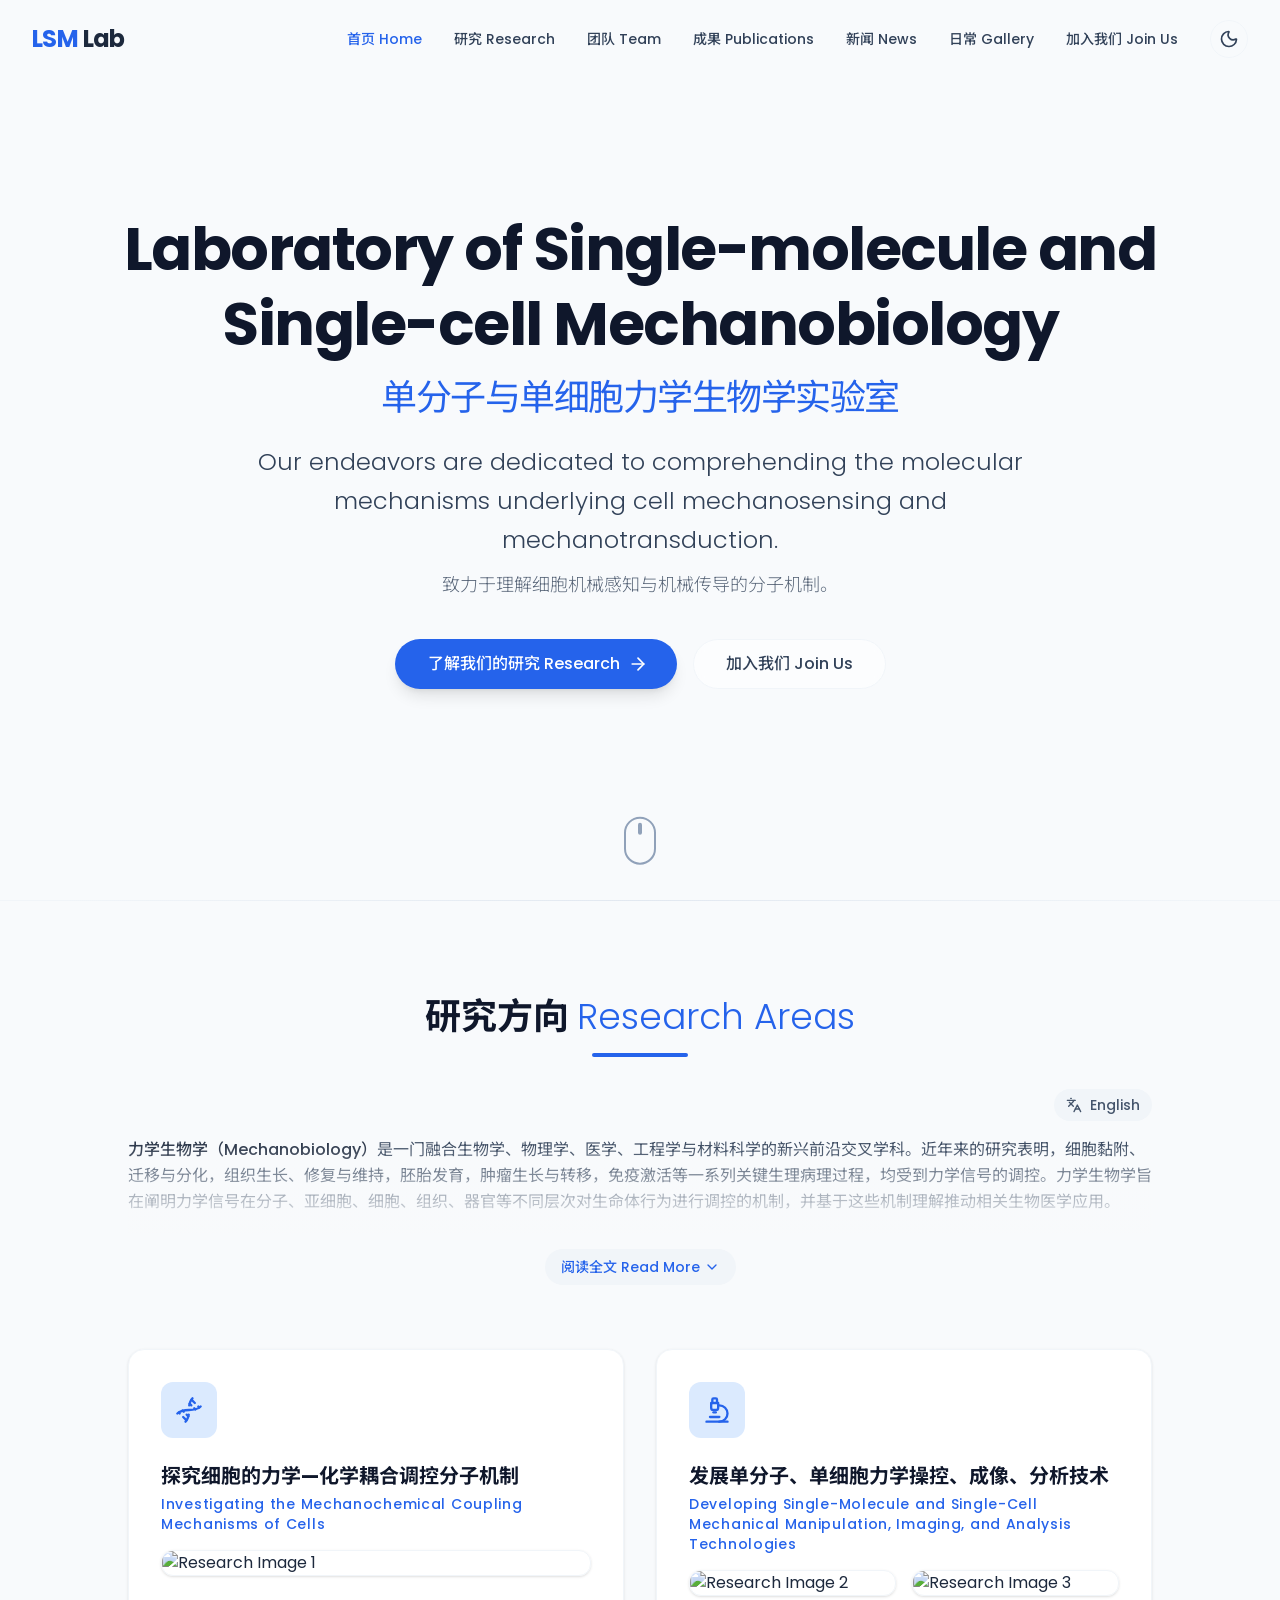
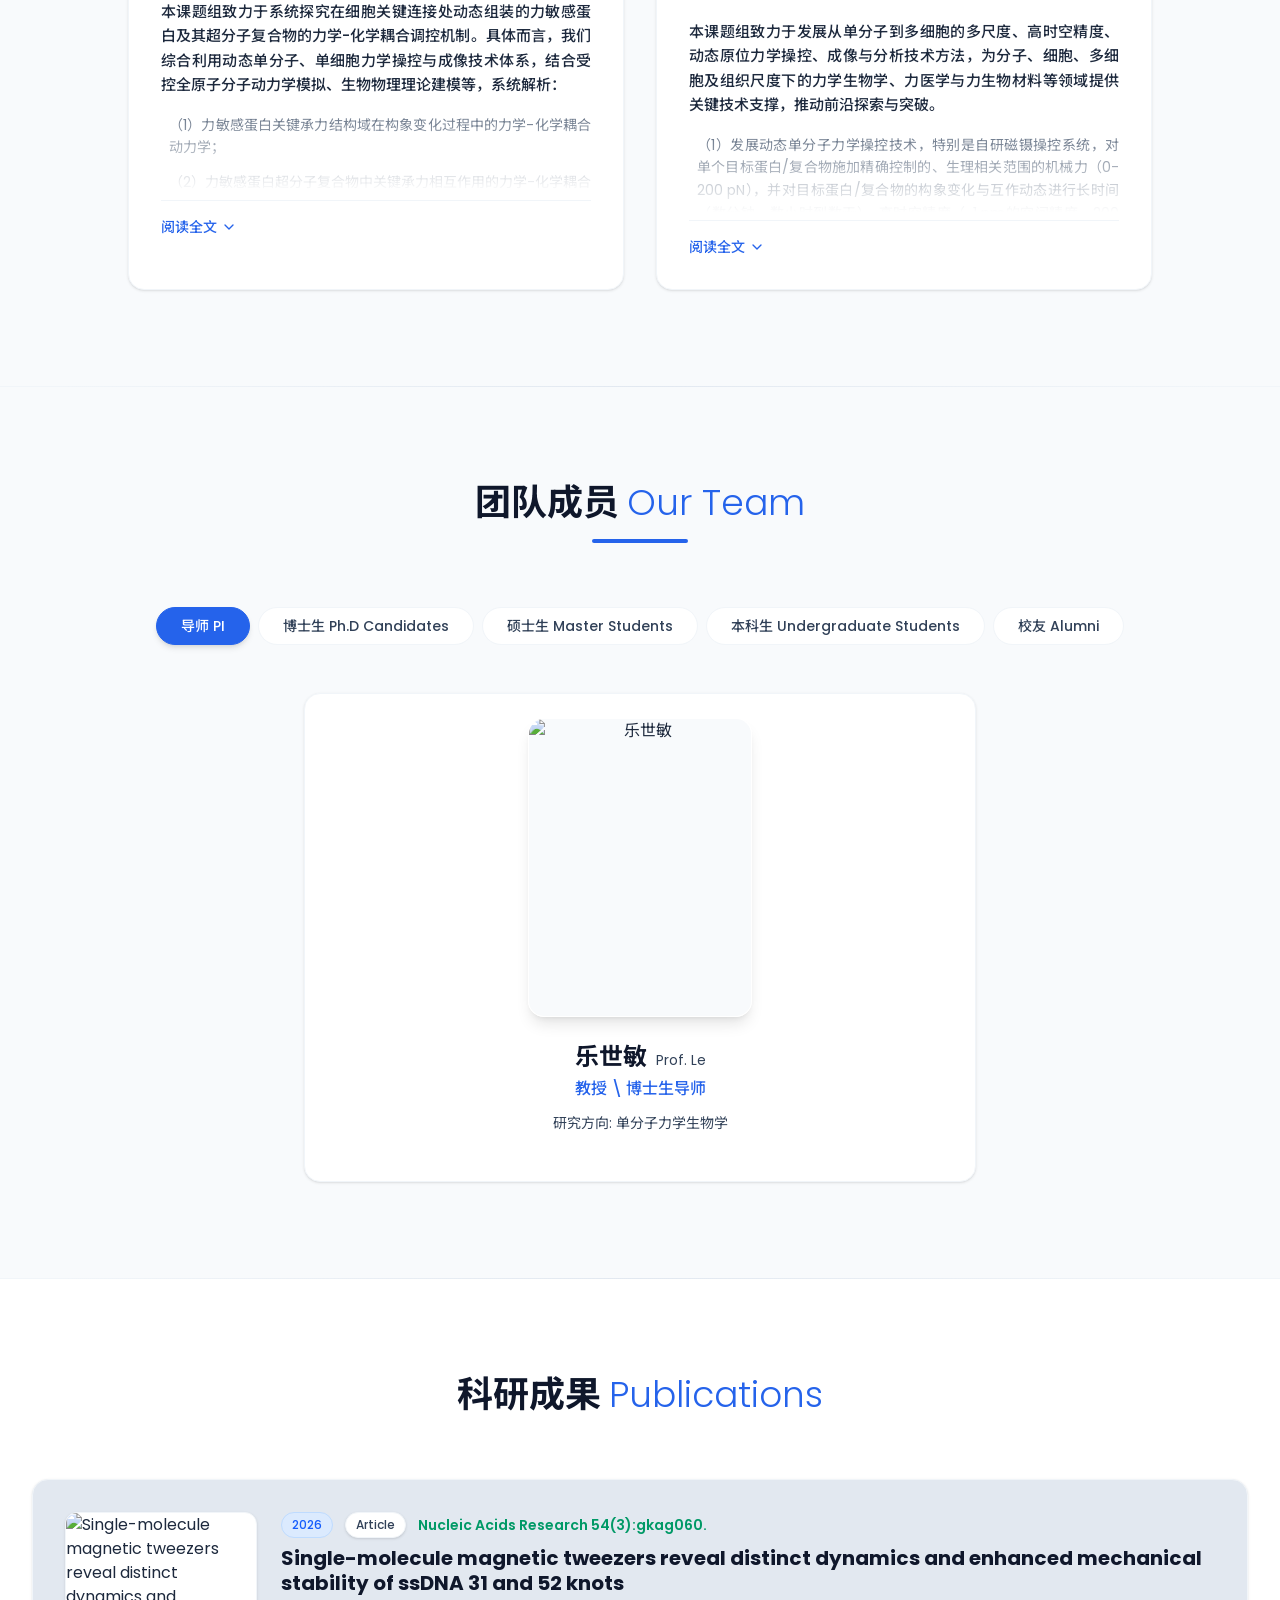
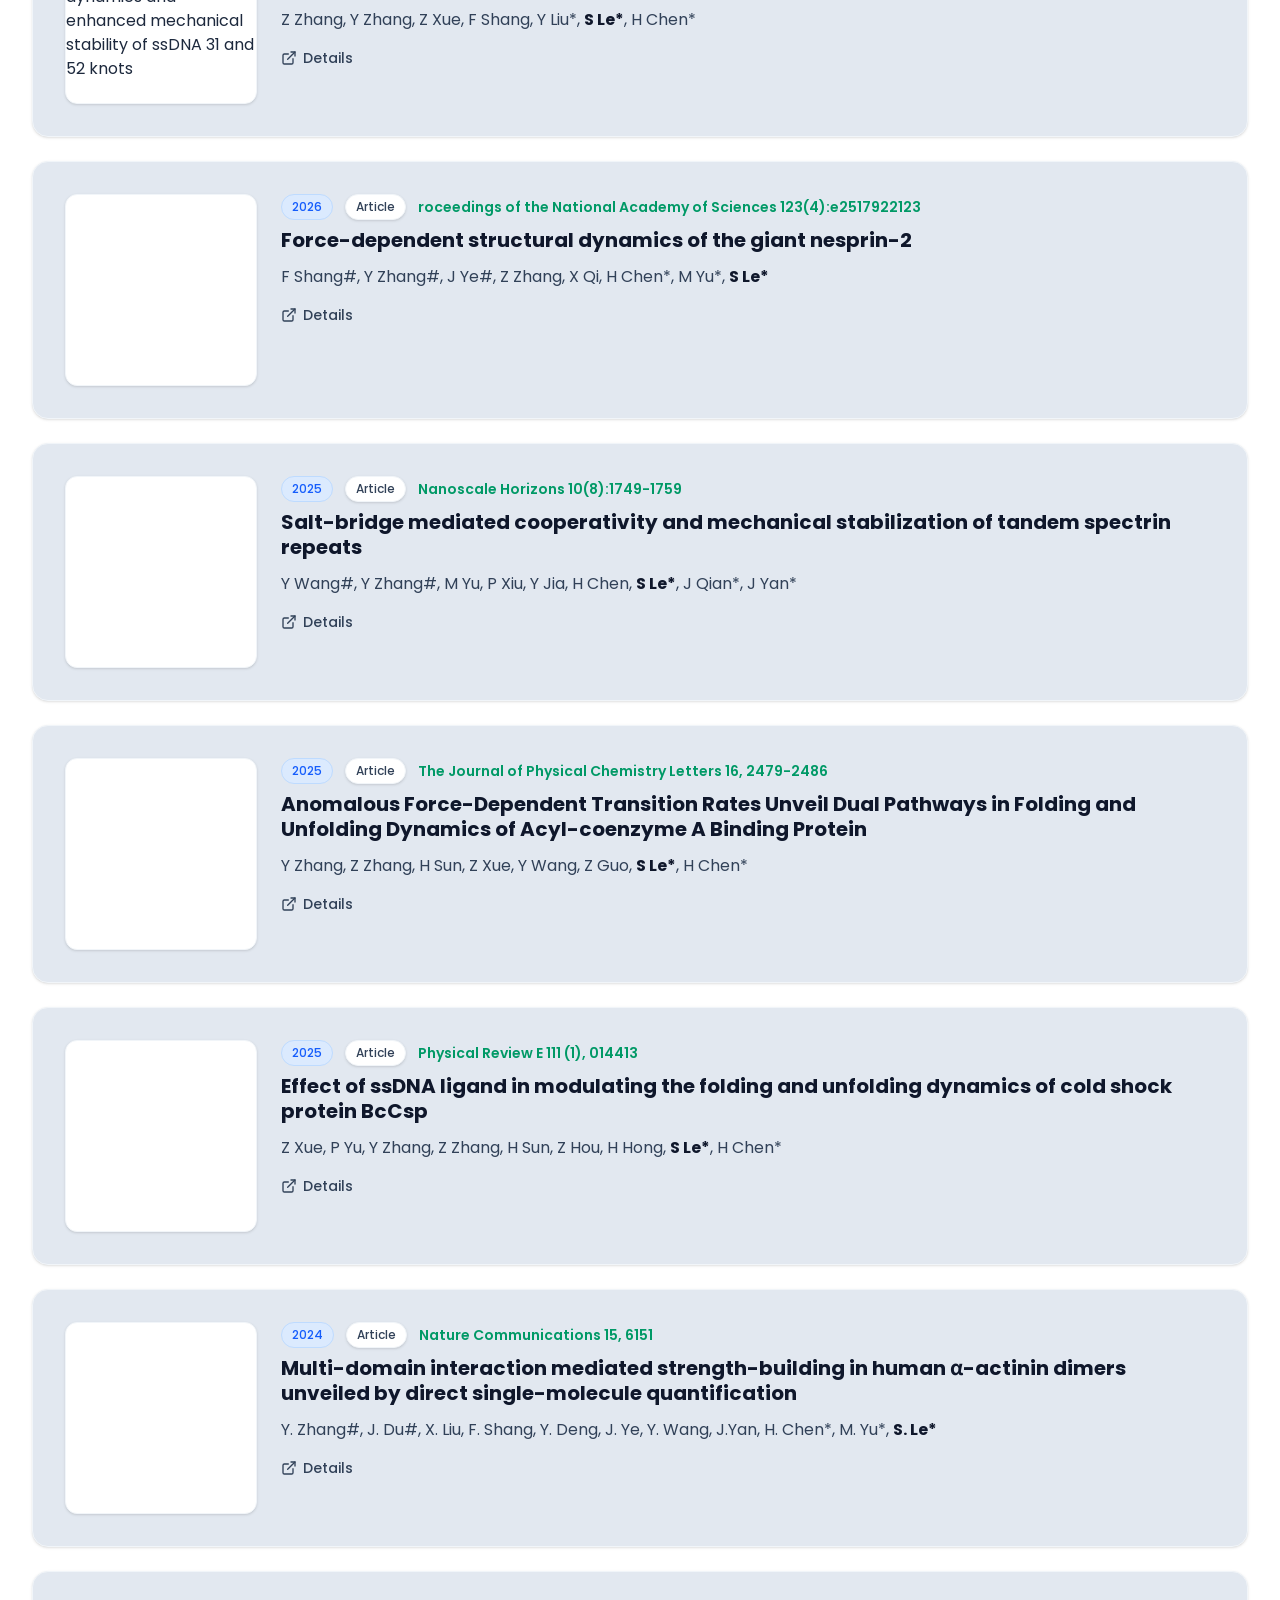
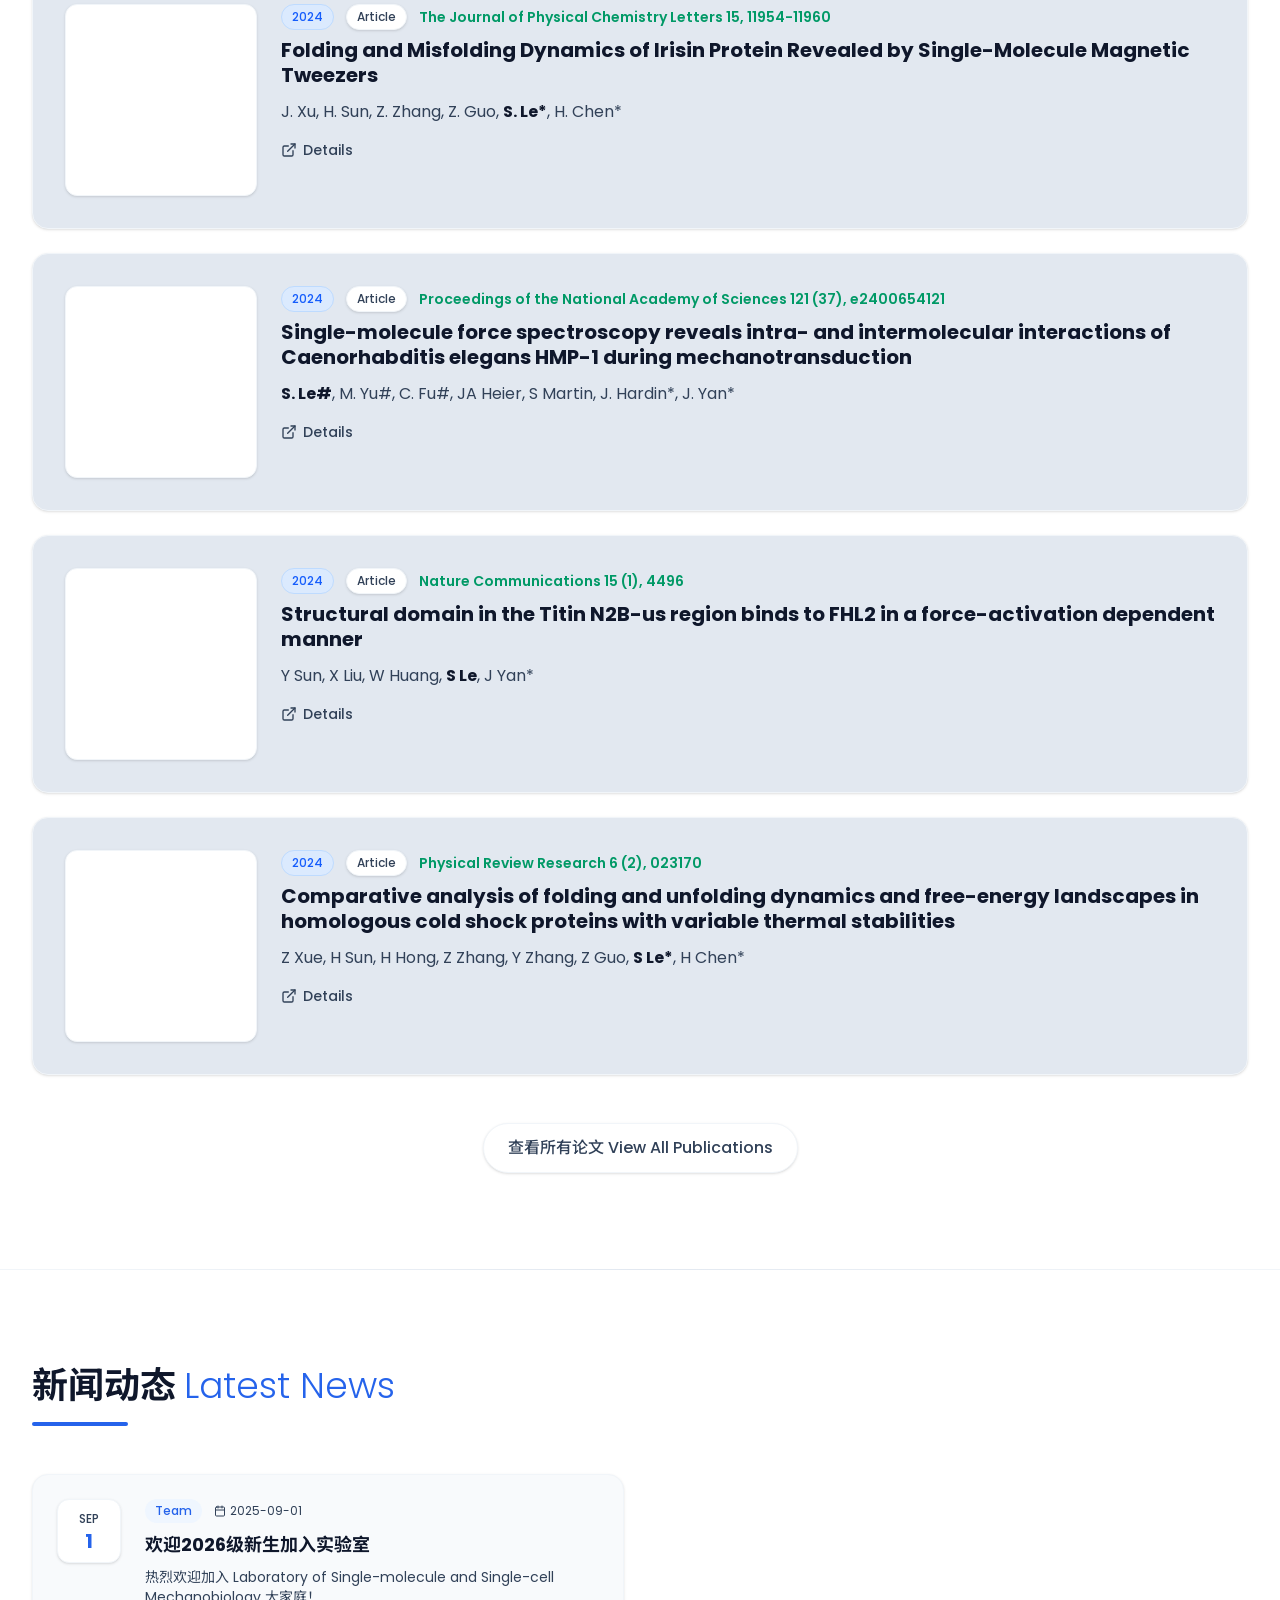
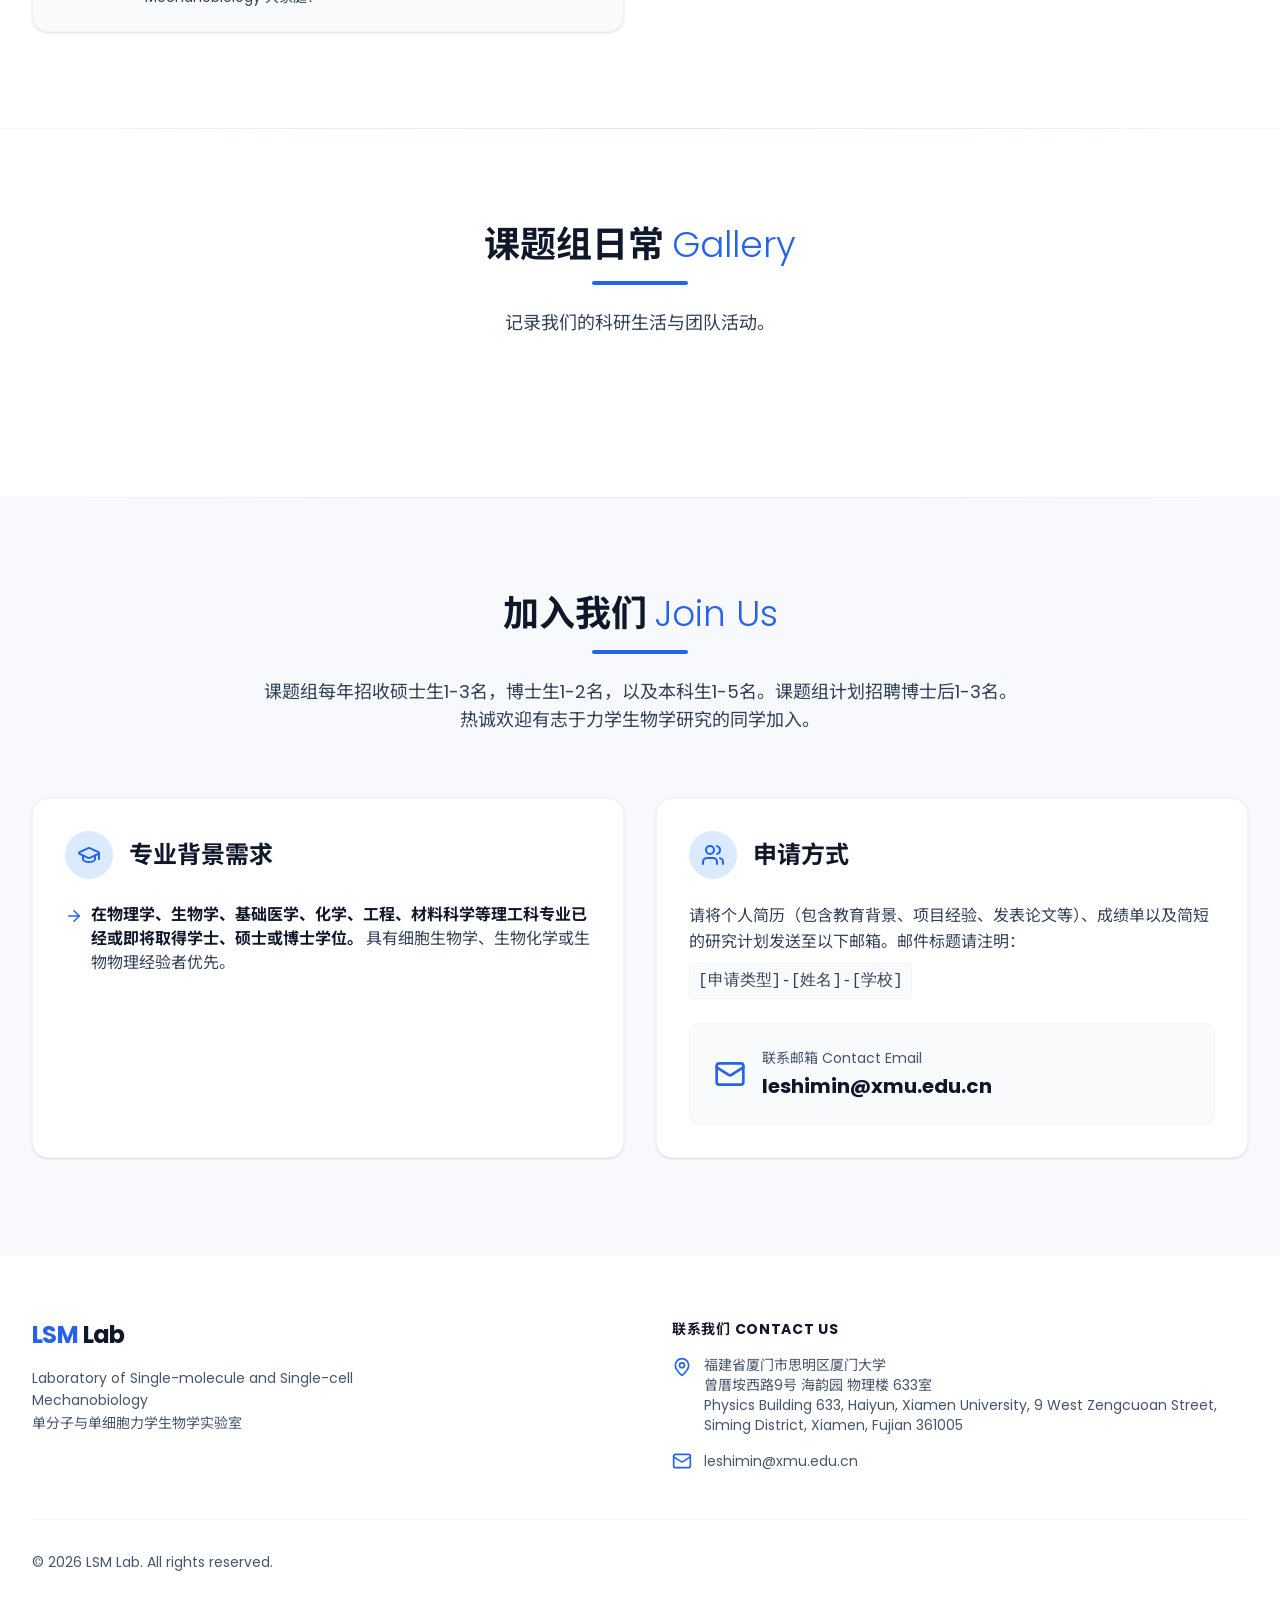
==== commit 9c7bbf1b: "Update website content" ====
--- a/index.html
+++ b/index.html
@@ -14,8 +14,8 @@
         document.documentElement.classList.remove('dark')
       }
     </script>
-    <script type="module" crossorigin src="./assets/index-C5pbbHXC.js"></script>
-    <link rel="stylesheet" crossorigin href="./assets/index-DwTGSYDJ.css">
+    <script type="module" crossorigin src="./assets/index-BuqsYnM1.js"></script>
+    <link rel="stylesheet" crossorigin href="./assets/index-CKCJ1jdt.css">
   </head>
   <body class="antialiased text-slate-800 dark:text-slate-200 bg-slate-100 dark:bg-slate-900 transition-colors duration-300">
     <div id="root"></div>
--- a/assets/index-CKCJ1jdt.css
+++ b/assets/index-CKCJ1jdt.css
@@ -0,0 +1 @@
+/*! tailwindcss v4.2.1 | MIT License | https://tailwindcss.com */@layer properties{@supports (((-webkit-hyphens:none)) and (not (margin-trim:inline))) or ((-moz-orient:inline) and (not (color:rgb(from red r g b)))){*,:before,:after,::backdrop{--tw-translate-x:0;--tw-translate-y:0;--tw-translate-z:0;--tw-rotate-x:initial;--tw-rotate-y:initial;--tw-rotate-z:initial;--tw-skew-x:initial;--tw-skew-y:initial;--tw-space-y-reverse:0;--tw-space-x-reverse:0;--tw-border-style:solid;--tw-gradient-position:initial;--tw-gradient-from:#0000;--tw-gradient-via:#0000;--tw-gradient-to:#0000;--tw-gradient-stops:initial;--tw-gradient-via-stops:initial;--tw-gradient-from-position:0%;--tw-gradient-via-position:50%;--tw-gradient-to-position:100%;--tw-leading:initial;--tw-font-weight:initial;--tw-tracking:initial;--tw-shadow:0 0 #0000;--tw-shadow-color:initial;--tw-shadow-alpha:100%;--tw-inset-shadow:0 0 #0000;--tw-inset-shadow-color:initial;--tw-inset-shadow-alpha:100%;--tw-ring-color:initial;--tw-ring-shadow:0 0 #0000;--tw-inset-ring-color:initial;--tw-inset-ring-shadow:0 0 #0000;--tw-ring-inset:initial;--tw-ring-offset-width:0px;--tw-ring-offset-color:#fff;--tw-ring-offset-shadow:0 0 #0000;--tw-backdrop-blur:initial;--tw-backdrop-brightness:initial;--tw-backdrop-contrast:initial;--tw-backdrop-grayscale:initial;--tw-backdrop-hue-rotate:initial;--tw-backdrop-invert:initial;--tw-backdrop-opacity:initial;--tw-backdrop-saturate:initial;--tw-backdrop-sepia:initial;--tw-duration:initial;--tw-scale-x:1;--tw-scale-y:1;--tw-scale-z:1}}}@layer theme{:root,:host{--font-sans:"Poppins", "Noto Sans SC", ui-sans-serif, system-ui, sans-serif;--font-mono:ui-monospace, SFMono-Regular, Menlo, Monaco, Consolas, "Liberation Mono", "Courier New", monospace;--color-orange-100:oklch(95.4% .038 75.164);--color-orange-400:oklch(75% .183 55.934);--color-orange-600:oklch(64.6% .222 41.116);--color-orange-900:oklch(40.8% .123 38.172);--color-amber-100:oklch(96.2% .059 95.617);--color-amber-400:oklch(82.8% .189 84.429);--color-amber-600:oklch(66.6% .179 58.318);--color-amber-900:oklch(41.4% .112 45.904);--color-emerald-100:oklch(95% .052 163.051);--color-emerald-400:oklch(76.5% .177 163.223);--color-emerald-600:oklch(59.6% .145 163.225);--color-emerald-900:oklch(37.8% .077 168.94);--color-blue-100:oklch(93.2% .032 255.585);--color-blue-200:oklch(88.2% .059 254.128);--color-blue-400:oklch(70.7% .165 254.624);--color-blue-600:oklch(54.6% .245 262.881);--color-blue-800:oklch(42.4% .199 265.638);--color-blue-900:oklch(37.9% .146 265.522);--color-purple-100:oklch(94.6% .033 307.174);--color-purple-400:oklch(71.4% .203 305.504);--color-purple-600:oklch(55.8% .288 302.321);--color-purple-900:oklch(38.1% .176 304.987);--color-slate-50:oklch(98.4% .003 247.858);--color-slate-100:oklch(96.8% .007 247.896);--color-slate-200:oklch(92.9% .013 255.508);--color-slate-300:oklch(86.9% .022 252.894);--color-slate-400:oklch(70.4% .04 256.788);--color-slate-500:oklch(55.4% .046 257.417);--color-slate-600:oklch(44.6% .043 257.281);--color-slate-700:oklch(37.2% .044 257.287);--color-slate-800:oklch(27.9% .041 260.031);--color-slate-900:oklch(20.8% .042 265.755);--color-slate-950:oklch(12.9% .042 264.695);--color-black:#000;--color-white:#fff;--spacing:.25rem;--container-sm:24rem;--container-xl:36rem;--container-2xl:42rem;--container-3xl:48rem;--container-5xl:64rem;--container-6xl:72rem;--container-7xl:80rem;--text-xs:.75rem;--text-xs--line-height:calc(1 / .75);--text-sm:.875rem;--text-sm--line-height:calc(1.25 / .875);--text-base:1rem;--text-base--line-height: 1.5 ;--text-lg:1.125rem;--text-lg--line-height:calc(1.75 / 1.125);--text-xl:1.25rem;--text-xl--line-height:calc(1.75 / 1.25);--text-2xl:1.5rem;--text-2xl--line-height:calc(2 / 1.5);--text-3xl:1.875rem;--text-3xl--line-height: 1.2 ;--text-4xl:2.25rem;--text-4xl--line-height:calc(2.5 / 2.25);--text-5xl:3rem;--text-5xl--line-height:1;--text-6xl:3.75rem;--text-6xl--line-height:1;--font-weight-light:300;--font-weight-normal:400;--font-weight-medium:500;--font-weight-semibold:600;--font-weight-bold:700;--tracking-tight:-.025em;--tracking-wider:.05em;--leading-tight:1.25;--leading-relaxed:1.625;--radius-md:.375rem;--radius-lg:.5rem;--radius-xl:.75rem;--radius-2xl:1rem;--radius-3xl:1.5rem;--blur-sm:8px;--blur-md:12px;--default-transition-duration:.15s;--default-transition-timing-function:cubic-bezier(.4, 0, .2, 1);--default-font-family:var(--font-sans);--default-mono-font-family:var(--font-mono);--color-primary-50:#eff6ff;--color-primary-100:#dbeafe;--color-primary-200:#bfdbfe;--color-primary-300:#93c5fd;--color-primary-400:#60a5fa;--color-primary-500:#3b82f6;--color-primary-600:#2563eb;--color-primary-700:#1d4ed8;--color-primary-800:#1e40af;--color-primary-900:#1e3a8a}}@layer base{*,:after,:before,::backdrop{box-sizing:border-box;border:0 solid;margin:0;padding:0}::file-selector-button{box-sizing:border-box;border:0 solid;margin:0;padding:0}html,:host{-webkit-text-size-adjust:100%;-moz-tab-size:4;tab-size:4;line-height:1.5;font-family:var(--default-font-family,ui-sans-serif, system-ui, sans-serif, "Apple Color Emoji", "Segoe UI Emoji", "Segoe UI Symbol", "Noto Color Emoji");font-feature-settings:var(--default-font-feature-settings,normal);font-variation-settings:var(--default-font-variation-settings,normal);-webkit-tap-highlight-color:transparent}hr{height:0;color:inherit;border-top-width:1px}abbr:where([title]){-webkit-text-decoration:underline dotted;text-decoration:underline dotted}h1,h2,h3,h4,h5,h6{font-size:inherit;font-weight:inherit}a{color:inherit;-webkit-text-decoration:inherit;text-decoration:inherit}b,strong{font-weight:bolder}code,kbd,samp,pre{font-family:var(--default-mono-font-family,ui-monospace, SFMono-Regular, Menlo, Monaco, Consolas, "Liberation Mono", "Courier New", monospace);font-feature-settings:var(--default-mono-font-feature-settings,normal);font-variation-settings:var(--default-mono-font-variation-settings,normal);font-size:1em}small{font-size:80%}sub,sup{vertical-align:baseline;font-size:75%;line-height:0;position:relative}sub{bottom:-.25em}sup{top:-.5em}table{text-indent:0;border-color:inherit;border-collapse:collapse}:-moz-focusring{outline:auto}progress{vertical-align:baseline}summary{display:list-item}ol,ul,menu{list-style:none}img,svg,video,canvas,audio,iframe,embed,object{vertical-align:middle;display:block}img,video{max-width:100%;height:auto}button,input,select,optgroup,textarea{font:inherit;font-feature-settings:inherit;font-variation-settings:inherit;letter-spacing:inherit;color:inherit;opacity:1;background-color:#0000;border-radius:0}::file-selector-button{font:inherit;font-feature-settings:inherit;font-variation-settings:inherit;letter-spacing:inherit;color:inherit;opacity:1;background-color:#0000;border-radius:0}:where(select:is([multiple],[size])) optgroup{font-weight:bolder}:where(select:is([multiple],[size])) optgroup option{padding-inline-start:20px}::file-selector-button{margin-inline-end:4px}::placeholder{opacity:1}@supports (not ((-webkit-appearance:-apple-pay-button))) or (contain-intrinsic-size:1px){::placeholder{color:currentColor}@supports (color:color-mix(in lab,red,red)){::placeholder{color:color-mix(in oklab,currentcolor 50%,transparent)}}}textarea{resize:vertical}::-webkit-search-decoration{-webkit-appearance:none}::-webkit-date-and-time-value{min-height:1lh;text-align:inherit}::-webkit-datetime-edit{display:inline-flex}::-webkit-datetime-edit-fields-wrapper{padding:0}::-webkit-datetime-edit{padding-block:0}::-webkit-datetime-edit-year-field{padding-block:0}::-webkit-datetime-edit-month-field{padding-block:0}::-webkit-datetime-edit-day-field{padding-block:0}::-webkit-datetime-edit-hour-field{padding-block:0}::-webkit-datetime-edit-minute-field{padding-block:0}::-webkit-datetime-edit-second-field{padding-block:0}::-webkit-datetime-edit-millisecond-field{padding-block:0}::-webkit-datetime-edit-meridiem-field{padding-block:0}::-webkit-calendar-picker-indicator{line-height:1}:-moz-ui-invalid{box-shadow:none}button,input:where([type=button],[type=reset],[type=submit]){-webkit-appearance:button;-moz-appearance:button;appearance:button}::file-selector-button{-webkit-appearance:button;-moz-appearance:button;appearance:button}::-webkit-inner-spin-button{height:auto}::-webkit-outer-spin-button{height:auto}[hidden]:where(:not([hidden=until-found])){display:none!important}html{scroll-padding-top:5rem}body{background-color:var(--color-slate-50);color:var(--color-slate-900)}body:where(.dark,.dark *){background-color:var(--color-slate-950);color:var(--color-slate-50)}}@layer components;@layer utilities{.pointer-events-none{pointer-events:none}.absolute{position:absolute}.fixed{position:fixed}.relative{position:relative}.inset-0{inset:calc(var(--spacing) * 0)}.end{inset-inline-end:var(--spacing)}.top-1{top:calc(var(--spacing) * 1)}.top-3{top:calc(var(--spacing) * 3)}.top-full{top:100%}.right-0{right:calc(var(--spacing) * 0)}.bottom-0{bottom:calc(var(--spacing) * 0)}.bottom-10{bottom:calc(var(--spacing) * 10)}.-left-\[31px\]{left:-31px}.left-0{left:calc(var(--spacing) * 0)}.left-1\/2{left:50%}.z-0{z-index:0}.z-10{z-index:10}.z-20{z-index:20}.z-50{z-index:50}.z-\[100\]{z-index:100}.col-span-1{grid-column:span 1/span 1}.row-span-1{grid-row:span 1/span 1}.row-span-2{grid-row:span 2/span 2}.mx-auto{margin-inline:auto}.-mt-16{margin-top:calc(var(--spacing) * -16)}.mt-0\.5{margin-top:calc(var(--spacing) * .5)}.mt-1{margin-top:calc(var(--spacing) * 1)}.mt-2{margin-top:calc(var(--spacing) * 2)}.mt-3{margin-top:calc(var(--spacing) * 3)}.mt-4{margin-top:calc(var(--spacing) * 4)}.mt-6{margin-top:calc(var(--spacing) * 6)}.mt-8{margin-top:calc(var(--spacing) * 8)}.mt-10{margin-top:calc(var(--spacing) * 10)}.mt-12{margin-top:calc(var(--spacing) * 12)}.-mr-1{margin-right:calc(var(--spacing) * -1)}.mr-1{margin-right:calc(var(--spacing) * 1)}.mr-1\.5{margin-right:calc(var(--spacing) * 1.5)}.mr-2{margin-right:calc(var(--spacing) * 2)}.mr-3{margin-right:calc(var(--spacing) * 3)}.mb-1{margin-bottom:calc(var(--spacing) * 1)}.mb-2{margin-bottom:calc(var(--spacing) * 2)}.mb-3{margin-bottom:calc(var(--spacing) * 3)}.mb-4{margin-bottom:calc(var(--spacing) * 4)}.mb-6{margin-bottom:calc(var(--spacing) * 6)}.mb-8{margin-bottom:calc(var(--spacing) * 8)}.mb-12{margin-bottom:calc(var(--spacing) * 12)}.mb-16{margin-bottom:calc(var(--spacing) * 16)}.ml-1{margin-left:calc(var(--spacing) * 1)}.ml-2{margin-left:calc(var(--spacing) * 2)}.ml-3{margin-left:calc(var(--spacing) * 3)}.line-clamp-2{-webkit-line-clamp:2;-webkit-box-orient:vertical;display:-webkit-box;overflow:hidden}.block{display:block}.contents{display:contents}.flex{display:flex}.grid{display:grid}.hidden{display:none}.inline-block{display:inline-block}.inline-flex{display:inline-flex}.aspect-\[3\/4\]{aspect-ratio:3/4}.aspect-square{aspect-ratio:1}.h-1{height:calc(var(--spacing) * 1)}.h-2{height:calc(var(--spacing) * 2)}.h-3{height:calc(var(--spacing) * 3)}.h-4{height:calc(var(--spacing) * 4)}.h-5{height:calc(var(--spacing) * 5)}.h-8{height:calc(var(--spacing) * 8)}.h-12{height:calc(var(--spacing) * 12)}.h-14{height:calc(var(--spacing) * 14)}.h-16{height:calc(var(--spacing) * 16)}.h-24{height:calc(var(--spacing) * 24)}.h-32{height:calc(var(--spacing) * 32)}.h-48{height:calc(var(--spacing) * 48)}.h-auto{height:auto}.h-full{height:100%}.h-px{height:1px}.h-screen{height:100vh}.max-h-32{max-height:calc(var(--spacing) * 32)}.max-h-48{max-height:calc(var(--spacing) * 48)}.max-h-\[2500px\]{max-height:2500px}.min-h-screen{min-height:100vh}.w-1{width:calc(var(--spacing) * 1)}.w-2{width:calc(var(--spacing) * 2)}.w-4{width:calc(var(--spacing) * 4)}.w-5{width:calc(var(--spacing) * 5)}.w-8{width:calc(var(--spacing) * 8)}.w-12{width:calc(var(--spacing) * 12)}.w-14{width:calc(var(--spacing) * 14)}.w-16{width:calc(var(--spacing) * 16)}.w-24{width:calc(var(--spacing) * 24)}.w-32{width:calc(var(--spacing) * 32)}.w-48{width:calc(var(--spacing) * 48)}.w-56{width:calc(var(--spacing) * 56)}.w-\[2px\]{width:2px}.w-full{width:100%}.max-w-2xl{max-width:var(--container-2xl)}.max-w-3xl{max-width:var(--container-3xl)}.max-w-5xl{max-width:var(--container-5xl)}.max-w-6xl{max-width:var(--container-6xl)}.max-w-7xl{max-width:var(--container-7xl)}.max-w-none{max-width:none}.max-w-sm{max-width:var(--container-sm)}.max-w-xl{max-width:var(--container-xl)}.flex-1{flex:1}.shrink-0{flex-shrink:0}.flex-grow{flex-grow:1}.-translate-x-1\/2{--tw-translate-x: -50% ;translate:var(--tw-translate-x) var(--tw-translate-y)}.translate-y-4{--tw-translate-y:calc(var(--spacing) * 4);translate:var(--tw-translate-x) var(--tw-translate-y)}.transform{transform:var(--tw-rotate-x,) var(--tw-rotate-y,) var(--tw-rotate-z,) var(--tw-skew-x,) var(--tw-skew-y,)}.cursor-pointer{cursor:pointer}.auto-rows-\[200px\]{grid-auto-rows:200px}.grid-cols-1{grid-template-columns:repeat(1,minmax(0,1fr))}.grid-cols-2{grid-template-columns:repeat(2,minmax(0,1fr))}.flex-col{flex-direction:column}.flex-wrap{flex-wrap:wrap}.items-center{align-items:center}.items-end{align-items:flex-end}.items-start{align-items:flex-start}.justify-between{justify-content:space-between}.justify-center{justify-content:center}.justify-end{justify-content:flex-end}.gap-1{gap:calc(var(--spacing) * 1)}.gap-2{gap:calc(var(--spacing) * 2)}.gap-3{gap:calc(var(--spacing) * 3)}.gap-4{gap:calc(var(--spacing) * 4)}.gap-6{gap:calc(var(--spacing) * 6)}.gap-8{gap:calc(var(--spacing) * 8)}.gap-12{gap:calc(var(--spacing) * 12)}:where(.space-y-1>:not(:last-child)){--tw-space-y-reverse:0;margin-block-start:calc(calc(var(--spacing) * 1) * var(--tw-space-y-reverse));margin-block-end:calc(calc(var(--spacing) * 1) * calc(1 - var(--tw-space-y-reverse)))}:where(.space-y-3>:not(:last-child)){--tw-space-y-reverse:0;margin-block-start:calc(calc(var(--spacing) * 3) * var(--tw-space-y-reverse));margin-block-end:calc(calc(var(--spacing) * 3) * calc(1 - var(--tw-space-y-reverse)))}:where(.space-y-4>:not(:last-child)){--tw-space-y-reverse:0;margin-block-start:calc(calc(var(--spacing) * 4) * var(--tw-space-y-reverse));margin-block-end:calc(calc(var(--spacing) * 4) * calc(1 - var(--tw-space-y-reverse)))}:where(.space-y-6>:not(:last-child)){--tw-space-y-reverse:0;margin-block-start:calc(calc(var(--spacing) * 6) * var(--tw-space-y-reverse));margin-block-end:calc(calc(var(--spacing) * 6) * calc(1 - var(--tw-space-y-reverse)))}:where(.space-y-8>:not(:last-child)){--tw-space-y-reverse:0;margin-block-start:calc(calc(var(--spacing) * 8) * var(--tw-space-y-reverse));margin-block-end:calc(calc(var(--spacing) * 8) * calc(1 - var(--tw-space-y-reverse)))}:where(.space-x-4>:not(:last-child)){--tw-space-x-reverse:0;margin-inline-start:calc(calc(var(--spacing) * 4) * var(--tw-space-x-reverse));margin-inline-end:calc(calc(var(--spacing) * 4) * calc(1 - var(--tw-space-x-reverse)))}:where(.space-x-8>:not(:last-child)){--tw-space-x-reverse:0;margin-inline-start:calc(calc(var(--spacing) * 8) * var(--tw-space-x-reverse));margin-inline-end:calc(calc(var(--spacing) * 8) * calc(1 - var(--tw-space-x-reverse)))}.overflow-hidden{overflow:hidden}.scroll-smooth{scroll-behavior:smooth}.rounded{border-radius:.25rem}.rounded-2xl{border-radius:var(--radius-2xl)}.rounded-3xl{border-radius:var(--radius-3xl)}.rounded-full{border-radius:3.40282e38px}.rounded-lg{border-radius:var(--radius-lg)}.rounded-md{border-radius:var(--radius-md)}.rounded-xl{border-radius:var(--radius-xl)}.border{border-style:var(--tw-border-style);border-width:1px}.border-2{border-style:var(--tw-border-style);border-width:2px}.border-t{border-top-style:var(--tw-border-style);border-top-width:1px}.border-blue-200{border-color:var(--color-blue-200)}.border-current{border-color:currentColor}.border-primary-500{border-color:var(--color-primary-500)}.border-primary-600{border-color:var(--color-primary-600)}.border-slate-100{border-color:var(--color-slate-100)}.border-slate-200{border-color:var(--color-slate-200)}.border-slate-300{border-color:var(--color-slate-300)}.border-transparent{border-color:#0000}.border-white{border-color:var(--color-white)}.bg-amber-100{background-color:var(--color-amber-100)}.bg-black\/60{background-color:#0009}@supports (color:color-mix(in lab,red,red)){.bg-black\/60{background-color:color-mix(in oklab,var(--color-black) 60%,transparent)}}.bg-blue-100{background-color:var(--color-blue-100)}.bg-current{background-color:currentColor}.bg-emerald-100{background-color:var(--color-emerald-100)}.bg-orange-100{background-color:var(--color-orange-100)}.bg-primary-50{background-color:var(--color-primary-50)}.bg-primary-100{background-color:var(--color-primary-100)}.bg-primary-500{background-color:var(--color-primary-500)}.bg-primary-600{background-color:var(--color-primary-600)}.bg-purple-100{background-color:var(--color-purple-100)}.bg-slate-50{background-color:var(--color-slate-50)}.bg-slate-50\/90{background-color:#f8fafce6}@supports (color:color-mix(in lab,red,red)){.bg-slate-50\/90{background-color:color-mix(in oklab,var(--color-slate-50) 90%,transparent)}}.bg-slate-100{background-color:var(--color-slate-100)}.bg-slate-200{background-color:var(--color-slate-200)}.bg-transparent{background-color:#0000}.bg-white{background-color:var(--color-white)}.bg-white\/50{background-color:#ffffff80}@supports (color:color-mix(in lab,red,red)){.bg-white\/50{background-color:color-mix(in oklab,var(--color-white) 50%,transparent)}}.bg-white\/60{background-color:#fff9}@supports (color:color-mix(in lab,red,red)){.bg-white\/60{background-color:color-mix(in oklab,var(--color-white) 60%,transparent)}}.bg-white\/80{background-color:#fffc}@supports (color:color-mix(in lab,red,red)){.bg-white\/80{background-color:color-mix(in oklab,var(--color-white) 80%,transparent)}}.bg-gradient-to-r{--tw-gradient-position:to right in oklab;background-image:linear-gradient(var(--tw-gradient-stops))}.bg-gradient-to-t{--tw-gradient-position:to top in oklab;background-image:linear-gradient(var(--tw-gradient-stops))}.from-black\/60{--tw-gradient-from:#0009}@supports (color:color-mix(in lab,red,red)){.from-black\/60{--tw-gradient-from:color-mix(in oklab, var(--color-black) 60%, transparent)}}.from-black\/60{--tw-gradient-stops:var(--tw-gradient-via-stops,var(--tw-gradient-position), var(--tw-gradient-from) var(--tw-gradient-from-position), var(--tw-gradient-to) var(--tw-gradient-to-position))}.from-primary-600{--tw-gradient-from:var(--color-primary-600);--tw-gradient-stops:var(--tw-gradient-via-stops,var(--tw-gradient-position), var(--tw-gradient-from) var(--tw-gradient-from-position), var(--tw-gradient-to) var(--tw-gradient-to-position))}.from-slate-50{--tw-gradient-from:var(--color-slate-50);--tw-gradient-stops:var(--tw-gradient-via-stops,var(--tw-gradient-position), var(--tw-gradient-from) var(--tw-gradient-from-position), var(--tw-gradient-to) var(--tw-gradient-to-position))}.from-transparent{--tw-gradient-from:transparent;--tw-gradient-stops:var(--tw-gradient-via-stops,var(--tw-gradient-position), var(--tw-gradient-from) var(--tw-gradient-from-position), var(--tw-gradient-to) var(--tw-gradient-to-position))}.from-white{--tw-gradient-from:var(--color-white);--tw-gradient-stops:var(--tw-gradient-via-stops,var(--tw-gradient-position), var(--tw-gradient-from) var(--tw-gradient-from-position), var(--tw-gradient-to) var(--tw-gradient-to-position))}.via-black\/0{--tw-gradient-via:#0000}@supports (color:color-mix(in lab,red,red)){.via-black\/0{--tw-gradient-via:color-mix(in oklab, var(--color-black) 0%, transparent)}}.via-black\/0{--tw-gradient-via-stops:var(--tw-gradient-position), var(--tw-gradient-from) var(--tw-gradient-from-position), var(--tw-gradient-via) var(--tw-gradient-via-position), var(--tw-gradient-to) var(--tw-gradient-to-position);--tw-gradient-stops:var(--tw-gradient-via-stops)}.via-slate-200{--tw-gradient-via:var(--color-slate-200);--tw-gradient-via-stops:var(--tw-gradient-position), var(--tw-gradient-from) var(--tw-gradient-from-position), var(--tw-gradient-via) var(--tw-gradient-via-position), var(--tw-gradient-to) var(--tw-gradient-to-position);--tw-gradient-stops:var(--tw-gradient-via-stops)}.to-black\/0{--tw-gradient-to:#0000}@supports (color:color-mix(in lab,red,red)){.to-black\/0{--tw-gradient-to:color-mix(in oklab, var(--color-black) 0%, transparent)}}.to-black\/0{--tw-gradient-stops:var(--tw-gradient-via-stops,var(--tw-gradient-position), var(--tw-gradient-from) var(--tw-gradient-from-position), var(--tw-gradient-to) var(--tw-gradient-to-position))}.to-primary-800{--tw-gradient-to:var(--color-primary-800);--tw-gradient-stops:var(--tw-gradient-via-stops,var(--tw-gradient-position), var(--tw-gradient-from) var(--tw-gradient-from-position), var(--tw-gradient-to) var(--tw-gradient-to-position))}.to-transparent{--tw-gradient-to:transparent;--tw-gradient-stops:var(--tw-gradient-via-stops,var(--tw-gradient-position), var(--tw-gradient-from) var(--tw-gradient-from-position), var(--tw-gradient-to) var(--tw-gradient-to-position))}.bg-cover{background-size:cover}.bg-center{background-position:50%}.bg-no-repeat{background-repeat:no-repeat}.object-contain{object-fit:contain}.object-cover{object-fit:cover}.p-0{padding:calc(var(--spacing) * 0)}.p-1{padding:calc(var(--spacing) * 1)}.p-2{padding:calc(var(--spacing) * 2)}.p-3{padding:calc(var(--spacing) * 3)}.p-4{padding:calc(var(--spacing) * 4)}.p-6{padding:calc(var(--spacing) * 6)}.p-8{padding:calc(var(--spacing) * 8)}.px-2{padding-inline:calc(var(--spacing) * 2)}.px-2\.5{padding-inline:calc(var(--spacing) * 2.5)}.px-3{padding-inline:calc(var(--spacing) * 3)}.px-4{padding-inline:calc(var(--spacing) * 4)}.px-6{padding-inline:calc(var(--spacing) * 6)}.px-8{padding-inline:calc(var(--spacing) * 8)}.py-1{padding-block:calc(var(--spacing) * 1)}.py-1\.5{padding-block:calc(var(--spacing) * 1.5)}.py-2{padding-block:calc(var(--spacing) * 2)}.py-3{padding-block:calc(var(--spacing) * 3)}.py-5{padding-block:calc(var(--spacing) * 5)}.py-24{padding-block:calc(var(--spacing) * 24)}.pt-2{padding-top:calc(var(--spacing) * 2)}.pt-4{padding-top:calc(var(--spacing) * 4)}.pt-8{padding-top:calc(var(--spacing) * 8)}.pt-16{padding-top:calc(var(--spacing) * 16)}.pt-20{padding-top:calc(var(--spacing) * 20)}.pt-24{padding-top:calc(var(--spacing) * 24)}.pb-3{padding-bottom:calc(var(--spacing) * 3)}.pb-4{padding-bottom:calc(var(--spacing) * 4)}.pb-8{padding-bottom:calc(var(--spacing) * 8)}.pb-16{padding-bottom:calc(var(--spacing) * 16)}.pl-2{padding-left:calc(var(--spacing) * 2)}.pl-6{padding-left:calc(var(--spacing) * 6)}.text-center{text-align:center}.text-justify{text-align:justify}.text-left{text-align:left}.font-mono{font-family:var(--font-mono)}.font-sans{font-family:var(--font-sans)}.text-2xl{font-size:var(--text-2xl);line-height:var(--tw-leading,var(--text-2xl--line-height))}.text-3xl{font-size:var(--text-3xl);line-height:var(--tw-leading,var(--text-3xl--line-height))}.text-base{font-size:var(--text-base);line-height:var(--tw-leading,var(--text-base--line-height))}.text-lg{font-size:var(--text-lg);line-height:var(--tw-leading,var(--text-lg--line-height))}.text-sm{font-size:var(--text-sm);line-height:var(--tw-leading,var(--text-sm--line-height))}.text-xl{font-size:var(--text-xl);line-height:var(--tw-leading,var(--text-xl--line-height))}.text-xs{font-size:var(--text-xs);line-height:var(--tw-leading,var(--text-xs--line-height))}.text-\[15px\]{font-size:15px}.leading-none{--tw-leading:1;line-height:1}.leading-relaxed{--tw-leading:var(--leading-relaxed);line-height:var(--leading-relaxed)}.leading-tight{--tw-leading:var(--leading-tight);line-height:var(--leading-tight)}.font-bold{--tw-font-weight:var(--font-weight-bold);font-weight:var(--font-weight-bold)}.font-light{--tw-font-weight:var(--font-weight-light);font-weight:var(--font-weight-light)}.font-medium{--tw-font-weight:var(--font-weight-medium);font-weight:var(--font-weight-medium)}.font-normal{--tw-font-weight:var(--font-weight-normal);font-weight:var(--font-weight-normal)}.font-semibold{--tw-font-weight:var(--font-weight-semibold);font-weight:var(--font-weight-semibold)}.tracking-tight{--tw-tracking:var(--tracking-tight);letter-spacing:var(--tracking-tight)}.tracking-wider{--tw-tracking:var(--tracking-wider);letter-spacing:var(--tracking-wider)}.text-amber-600{color:var(--color-amber-600)}.text-blue-600{color:var(--color-blue-600)}.text-emerald-600{color:var(--color-emerald-600)}.text-orange-600{color:var(--color-orange-600)}.text-primary-600{color:var(--color-primary-600)}.text-purple-600{color:var(--color-purple-600)}.text-slate-400{color:var(--color-slate-400)}.text-slate-600{color:var(--color-slate-600)}.text-slate-700{color:var(--color-slate-700)}.text-slate-800{color:var(--color-slate-800)}.text-slate-900{color:var(--color-slate-900)}.text-white{color:var(--color-white)}.uppercase{text-transform:uppercase}.antialiased{-webkit-font-smoothing:antialiased;-moz-osx-font-smoothing:grayscale}.opacity-0{opacity:0}.opacity-20{opacity:.2}.opacity-80{opacity:.8}.mix-blend-multiply{mix-blend-mode:multiply}.shadow-2xl{--tw-shadow:0 25px 50px -12px var(--tw-shadow-color,#00000040);box-shadow:var(--tw-inset-shadow),var(--tw-inset-ring-shadow),var(--tw-ring-offset-shadow),var(--tw-ring-shadow),var(--tw-shadow)}.shadow-lg{--tw-shadow:0 10px 15px -3px var(--tw-shadow-color,#0000001a), 0 4px 6px -4px var(--tw-shadow-color,#0000001a);box-shadow:var(--tw-inset-shadow),var(--tw-inset-ring-shadow),var(--tw-ring-offset-shadow),var(--tw-ring-shadow),var(--tw-shadow)}.shadow-md{--tw-shadow:0 4px 6px -1px var(--tw-shadow-color,#0000001a), 0 2px 4px -2px var(--tw-shadow-color,#0000001a);box-shadow:var(--tw-inset-shadow),var(--tw-inset-ring-shadow),var(--tw-ring-offset-shadow),var(--tw-ring-shadow),var(--tw-shadow)}.shadow-sm{--tw-shadow:0 1px 3px 0 var(--tw-shadow-color,#0000001a), 0 1px 2px -1px var(--tw-shadow-color,#0000001a);box-shadow:var(--tw-inset-shadow),var(--tw-inset-ring-shadow),var(--tw-ring-offset-shadow),var(--tw-ring-shadow),var(--tw-shadow)}.backdrop-blur-sm{--tw-backdrop-blur:blur(var(--blur-sm));-webkit-backdrop-filter:var(--tw-backdrop-blur,) var(--tw-backdrop-brightness,) var(--tw-backdrop-contrast,) var(--tw-backdrop-grayscale,) var(--tw-backdrop-hue-rotate,) var(--tw-backdrop-invert,) var(--tw-backdrop-opacity,) var(--tw-backdrop-saturate,) var(--tw-backdrop-sepia,);backdrop-filter:var(--tw-backdrop-blur,) var(--tw-backdrop-brightness,) var(--tw-backdrop-contrast,) var(--tw-backdrop-grayscale,) var(--tw-backdrop-hue-rotate,) var(--tw-backdrop-invert,) var(--tw-backdrop-opacity,) var(--tw-backdrop-saturate,) var(--tw-backdrop-sepia,)}.transition{transition-property:color,background-color,border-color,outline-color,text-decoration-color,fill,stroke,--tw-gradient-from,--tw-gradient-via,--tw-gradient-to,opacity,box-shadow,transform,translate,scale,rotate,filter,-webkit-backdrop-filter,backdrop-filter,display,content-visibility,overlay,pointer-events;transition-timing-function:var(--tw-ease,var(--default-transition-timing-function));transition-duration:var(--tw-duration,var(--default-transition-duration))}.transition-all{transition-property:all;transition-timing-function:var(--tw-ease,var(--default-transition-timing-function));transition-duration:var(--tw-duration,var(--default-transition-duration))}.transition-colors{transition-property:color,background-color,border-color,outline-color,text-decoration-color,fill,stroke,--tw-gradient-from,--tw-gradient-via,--tw-gradient-to;transition-timing-function:var(--tw-ease,var(--default-transition-timing-function));transition-duration:var(--tw-duration,var(--default-transition-duration))}.transition-opacity{transition-property:opacity;transition-timing-function:var(--tw-ease,var(--default-transition-timing-function));transition-duration:var(--tw-duration,var(--default-transition-duration))}.transition-transform{transition-property:transform,translate,scale,rotate;transition-timing-function:var(--tw-ease,var(--default-transition-timing-function));transition-duration:var(--tw-duration,var(--default-transition-duration))}.duration-100{--tw-duration:.1s;transition-duration:.1s}.duration-300{--tw-duration:.3s;transition-duration:.3s}.duration-500{--tw-duration:.5s;transition-duration:.5s}@media(hover:hover){.group-hover\:translate-y-0:is(:where(.group):hover *){--tw-translate-y:calc(var(--spacing) * 0);translate:var(--tw-translate-x) var(--tw-translate-y)}.group-hover\:scale-105:is(:where(.group):hover *){--tw-scale-x:105%;--tw-scale-y:105%;--tw-scale-z:105%;scale:var(--tw-scale-x) var(--tw-scale-y)}.group-hover\:scale-110:is(:where(.group):hover *){--tw-scale-x:110%;--tw-scale-y:110%;--tw-scale-z:110%;scale:var(--tw-scale-x) var(--tw-scale-y)}.group-hover\:text-primary-600:is(:where(.group):hover *){color:var(--color-primary-600)}.group-hover\:opacity-100:is(:where(.group):hover *){opacity:1}.hover\:border-primary-200:hover{border-color:var(--color-primary-200)}.hover\:border-slate-200:hover{border-color:var(--color-slate-200)}.hover\:bg-primary-100:hover{background-color:var(--color-primary-100)}.hover\:bg-primary-700:hover{background-color:var(--color-primary-700)}.hover\:bg-slate-50:hover{background-color:var(--color-slate-50)}.hover\:bg-slate-100:hover{background-color:var(--color-slate-100)}.hover\:bg-slate-200:hover{background-color:var(--color-slate-200)}.hover\:bg-white:hover{background-color:var(--color-white)}.hover\:bg-white\/80:hover{background-color:#fffc}@supports (color:color-mix(in lab,red,red)){.hover\:bg-white\/80:hover{background-color:color-mix(in oklab,var(--color-white) 80%,transparent)}}.hover\:text-primary-600:hover{color:var(--color-primary-600)}.hover\:text-primary-700:hover{color:var(--color-primary-700)}.hover\:text-primary-800:hover{color:var(--color-primary-800)}.hover\:underline:hover{text-decoration-line:underline}.hover\:shadow-lg:hover{--tw-shadow:0 10px 15px -3px var(--tw-shadow-color,#0000001a), 0 4px 6px -4px var(--tw-shadow-color,#0000001a);box-shadow:var(--tw-inset-shadow),var(--tw-inset-ring-shadow),var(--tw-ring-offset-shadow),var(--tw-ring-shadow),var(--tw-shadow)}.hover\:shadow-md:hover{--tw-shadow:0 4px 6px -1px var(--tw-shadow-color,#0000001a), 0 2px 4px -2px var(--tw-shadow-color,#0000001a);box-shadow:var(--tw-inset-shadow),var(--tw-inset-ring-shadow),var(--tw-ring-offset-shadow),var(--tw-ring-shadow),var(--tw-shadow)}.hover\:shadow-primary-500\/30:hover{--tw-shadow-color:#3b82f64d}@supports (color:color-mix(in lab,red,red)){.hover\:shadow-primary-500\/30:hover{--tw-shadow-color:color-mix(in oklab, color-mix(in oklab, var(--color-primary-500) 30%, transparent) var(--tw-shadow-alpha), transparent)}}}@media(min-width:40rem){.sm\:inline{display:inline}.sm\:grid-cols-2{grid-template-columns:repeat(2,minmax(0,1fr))}.sm\:flex-row{flex-direction:row}.sm\:px-3{padding-inline:calc(var(--spacing) * 3)}.sm\:px-6{padding-inline:calc(var(--spacing) * 6)}}@media(min-width:48rem){.md\:col-span-2{grid-column:span 2/span 2}.md\:mt-0{margin-top:calc(var(--spacing) * 0)}.md\:mb-0{margin-bottom:calc(var(--spacing) * 0)}.md\:block{display:block}.md\:flex{display:flex}.md\:hidden{display:none}.md\:inline-flex{display:inline-flex}.md\:max-h-24{max-height:calc(var(--spacing) * 24)}.md\:grid-cols-2{grid-template-columns:repeat(2,minmax(0,1fr))}.md\:grid-cols-3{grid-template-columns:repeat(3,minmax(0,1fr))}.md\:grid-cols-4{grid-template-columns:repeat(4,minmax(0,1fr))}.md\:flex-row{flex-direction:row}.md\:items-end{align-items:flex-end}.md\:justify-end{justify-content:flex-end}.md\:p-8{padding:calc(var(--spacing) * 8)}.md\:pt-0{padding-top:calc(var(--spacing) * 0)}.md\:text-2xl{font-size:var(--text-2xl);line-height:var(--tw-leading,var(--text-2xl--line-height))}.md\:text-3xl{font-size:var(--text-3xl);line-height:var(--tw-leading,var(--text-3xl--line-height))}.md\:text-4xl{font-size:var(--text-4xl);line-height:var(--tw-leading,var(--text-4xl--line-height))}.md\:text-5xl{font-size:var(--text-5xl);line-height:var(--tw-leading,var(--text-5xl--line-height))}.md\:text-base{font-size:var(--text-base);line-height:var(--tw-leading,var(--text-base--line-height))}}@media(min-width:64rem){.lg\:grid-cols-3{grid-template-columns:repeat(3,minmax(0,1fr))}.lg\:px-8{padding-inline:calc(var(--spacing) * 8)}.lg\:text-4xl{font-size:var(--text-4xl);line-height:var(--tw-leading,var(--text-4xl--line-height))}.lg\:text-6xl{font-size:var(--text-6xl);line-height:var(--tw-leading,var(--text-6xl--line-height))}}@media(min-width:80rem){.xl\:grid-cols-4{grid-template-columns:repeat(4,minmax(0,1fr))}}.dark\:border-blue-800:where(.dark,.dark *){border-color:var(--color-blue-800)}.dark\:border-slate-600:where(.dark,.dark *){border-color:var(--color-slate-600)}.dark\:border-slate-700:where(.dark,.dark *){border-color:var(--color-slate-700)}.dark\:border-slate-800:where(.dark,.dark *){border-color:var(--color-slate-800)}.dark\:border-white\/30:where(.dark,.dark *){border-color:#ffffff4d}@supports (color:color-mix(in lab,red,red)){.dark\:border-white\/30:where(.dark,.dark *){border-color:color-mix(in oklab,var(--color-white) 30%,transparent)}}.dark\:bg-amber-900\/30:where(.dark,.dark *){background-color:#7b33064d}@supports (color:color-mix(in lab,red,red)){.dark\:bg-amber-900\/30:where(.dark,.dark *){background-color:color-mix(in oklab,var(--color-amber-900) 30%,transparent)}}.dark\:bg-black:where(.dark,.dark *){background-color:var(--color-black)}.dark\:bg-blue-900\/30:where(.dark,.dark *){background-color:#1c398e4d}@supports (color:color-mix(in lab,red,red)){.dark\:bg-blue-900\/30:where(.dark,.dark *){background-color:color-mix(in oklab,var(--color-blue-900) 30%,transparent)}}.dark\:bg-emerald-900\/30:where(.dark,.dark *){background-color:#004e3b4d}@supports (color:color-mix(in lab,red,red)){.dark\:bg-emerald-900\/30:where(.dark,.dark *){background-color:color-mix(in oklab,var(--color-emerald-900) 30%,transparent)}}.dark\:bg-orange-900\/30:where(.dark,.dark *){background-color:#7e2a0c4d}@supports (color:color-mix(in lab,red,red)){.dark\:bg-orange-900\/30:where(.dark,.dark *){background-color:color-mix(in oklab,var(--color-orange-900) 30%,transparent)}}.dark\:bg-primary-900\/30:where(.dark,.dark *){background-color:#1e3a8a4d}@supports (color:color-mix(in lab,red,red)){.dark\:bg-primary-900\/30:where(.dark,.dark *){background-color:color-mix(in oklab,var(--color-primary-900) 30%,transparent)}}.dark\:bg-primary-900\/50:where(.dark,.dark *){background-color:#1e3a8a80}@supports (color:color-mix(in lab,red,red)){.dark\:bg-primary-900\/50:where(.dark,.dark *){background-color:color-mix(in oklab,var(--color-primary-900) 50%,transparent)}}.dark\:bg-purple-900\/30:where(.dark,.dark *){background-color:#59168b4d}@supports (color:color-mix(in lab,red,red)){.dark\:bg-purple-900\/30:where(.dark,.dark *){background-color:color-mix(in oklab,var(--color-purple-900) 30%,transparent)}}.dark\:bg-slate-100:where(.dark,.dark *){background-color:var(--color-slate-100)}.dark\:bg-slate-700:where(.dark,.dark *){background-color:var(--color-slate-700)}.dark\:bg-slate-700\/30:where(.dark,.dark *){background-color:#3141584d}@supports (color:color-mix(in lab,red,red)){.dark\:bg-slate-700\/30:where(.dark,.dark *){background-color:color-mix(in oklab,var(--color-slate-700) 30%,transparent)}}.dark\:bg-slate-700\/50:where(.dark,.dark *){background-color:#31415880}@supports (color:color-mix(in lab,red,red)){.dark\:bg-slate-700\/50:where(.dark,.dark *){background-color:color-mix(in oklab,var(--color-slate-700) 50%,transparent)}}.dark\:bg-slate-800:where(.dark,.dark *){background-color:var(--color-slate-800)}.dark\:bg-slate-800\/50:where(.dark,.dark *){background-color:#1d293d80}@supports (color:color-mix(in lab,red,red)){.dark\:bg-slate-800\/50:where(.dark,.dark *){background-color:color-mix(in oklab,var(--color-slate-800) 50%,transparent)}}.dark\:bg-slate-800\/80:where(.dark,.dark *){background-color:#1d293dcc}@supports (color:color-mix(in lab,red,red)){.dark\:bg-slate-800\/80:where(.dark,.dark *){background-color:color-mix(in oklab,var(--color-slate-800) 80%,transparent)}}.dark\:bg-slate-900:where(.dark,.dark *){background-color:var(--color-slate-900)}.dark\:bg-slate-900\/50:where(.dark,.dark *){background-color:#0f172b80}@supports (color:color-mix(in lab,red,red)){.dark\:bg-slate-900\/50:where(.dark,.dark *){background-color:color-mix(in oklab,var(--color-slate-900) 50%,transparent)}}.dark\:bg-slate-900\/80:where(.dark,.dark *){background-color:#0f172bcc}@supports (color:color-mix(in lab,red,red)){.dark\:bg-slate-900\/80:where(.dark,.dark *){background-color:color-mix(in oklab,var(--color-slate-900) 80%,transparent)}}.dark\:bg-slate-950:where(.dark,.dark *){background-color:var(--color-slate-950)}.dark\:bg-slate-950\/90:where(.dark,.dark *){background-color:#020618e6}@supports (color:color-mix(in lab,red,red)){.dark\:bg-slate-950\/90:where(.dark,.dark *){background-color:color-mix(in oklab,var(--color-slate-950) 90%,transparent)}}.dark\:bg-white\/10:where(.dark,.dark *){background-color:#ffffff1a}@supports (color:color-mix(in lab,red,red)){.dark\:bg-white\/10:where(.dark,.dark *){background-color:color-mix(in oklab,var(--color-white) 10%,transparent)}}.dark\:from-slate-800\/90:where(.dark,.dark *){--tw-gradient-from:#1d293de6}@supports (color:color-mix(in lab,red,red)){.dark\:from-slate-800\/90:where(.dark,.dark *){--tw-gradient-from:color-mix(in oklab, var(--color-slate-800) 90%, transparent)}}.dark\:from-slate-800\/90:where(.dark,.dark *){--tw-gradient-stops:var(--tw-gradient-via-stops,var(--tw-gradient-position), var(--tw-gradient-from) var(--tw-gradient-from-position), var(--tw-gradient-to) var(--tw-gradient-to-position))}.dark\:from-slate-900:where(.dark,.dark *){--tw-gradient-from:var(--color-slate-900);--tw-gradient-stops:var(--tw-gradient-via-stops,var(--tw-gradient-position), var(--tw-gradient-from) var(--tw-gradient-from-position), var(--tw-gradient-to) var(--tw-gradient-to-position))}.dark\:via-slate-700\/50:where(.dark,.dark *){--tw-gradient-via:#31415880}@supports (color:color-mix(in lab,red,red)){.dark\:via-slate-700\/50:where(.dark,.dark *){--tw-gradient-via:color-mix(in oklab, var(--color-slate-700) 50%, transparent)}}.dark\:via-slate-700\/50:where(.dark,.dark *){--tw-gradient-via-stops:var(--tw-gradient-position), var(--tw-gradient-from) var(--tw-gradient-from-position), var(--tw-gradient-via) var(--tw-gradient-via-position), var(--tw-gradient-to) var(--tw-gradient-to-position);--tw-gradient-stops:var(--tw-gradient-via-stops)}.dark\:text-amber-400:where(.dark,.dark *){color:var(--color-amber-400)}.dark\:text-blue-400:where(.dark,.dark *){color:var(--color-blue-400)}.dark\:text-emerald-400:where(.dark,.dark *){color:var(--color-emerald-400)}.dark\:text-orange-400:where(.dark,.dark *){color:var(--color-orange-400)}.dark\:text-primary-200:where(.dark,.dark *){color:var(--color-primary-200)}.dark\:text-primary-400:where(.dark,.dark *){color:var(--color-primary-400)}.dark\:text-primary-500:where(.dark,.dark *){color:var(--color-primary-500)}.dark\:text-purple-400:where(.dark,.dark *){color:var(--color-purple-400)}.dark\:text-slate-200:where(.dark,.dark *){color:var(--color-slate-200)}.dark\:text-slate-300:where(.dark,.dark *){color:var(--color-slate-300)}.dark\:text-slate-400:where(.dark,.dark *){color:var(--color-slate-400)}.dark\:text-slate-500:where(.dark,.dark *){color:var(--color-slate-500)}.dark\:text-white:where(.dark,.dark *){color:var(--color-white)}.dark\:text-white\/70:where(.dark,.dark *){color:#ffffffb3}@supports (color:color-mix(in lab,red,red)){.dark\:text-white\/70:where(.dark,.dark *){color:color-mix(in oklab,var(--color-white) 70%,transparent)}}.dark\:opacity-40:where(.dark,.dark *){opacity:.4}.dark\:opacity-80:where(.dark,.dark *){opacity:.8}@media(hover:hover){.dark\:group-hover\:text-primary-400:where(.dark,.dark *):is(:where(.group):hover *){color:var(--color-primary-400)}.dark\:hover\:border-primary-500\/50:where(.dark,.dark *):hover{border-color:#3b82f680}@supports (color:color-mix(in lab,red,red)){.dark\:hover\:border-primary-500\/50:where(.dark,.dark *):hover{border-color:color-mix(in oklab,var(--color-primary-500) 50%,transparent)}}.dark\:hover\:border-slate-500:where(.dark,.dark *):hover{border-color:var(--color-slate-500)}.dark\:hover\:border-slate-600:where(.dark,.dark *):hover{border-color:var(--color-slate-600)}.dark\:hover\:bg-primary-900:where(.dark,.dark *):hover{background-color:var(--color-primary-900)}.dark\:hover\:bg-slate-600:where(.dark,.dark *):hover{background-color:var(--color-slate-600)}.dark\:hover\:bg-slate-700:where(.dark,.dark *):hover{background-color:var(--color-slate-700)}.dark\:hover\:bg-slate-800:where(.dark,.dark *):hover{background-color:var(--color-slate-800)}.dark\:hover\:bg-white\/20:where(.dark,.dark *):hover{background-color:#fff3}@supports (color:color-mix(in lab,red,red)){.dark\:hover\:bg-white\/20:where(.dark,.dark *):hover{background-color:color-mix(in oklab,var(--color-white) 20%,transparent)}}.dark\:hover\:text-primary-300:where(.dark,.dark *):hover{color:var(--color-primary-300)}.dark\:hover\:text-primary-400:where(.dark,.dark *):hover{color:var(--color-primary-400)}.dark\:hover\:text-white:where(.dark,.dark *):hover{color:var(--color-white)}}.glass{border-bottom-style:var(--tw-border-style);border-bottom-width:1px;border-color:var(--color-slate-100);background-color:#fffffff2}@supports (color:color-mix(in lab,red,red)){.glass{background-color:color-mix(in oklab,var(--color-white) 95%,transparent)}}.glass{--tw-shadow:0 1px 3px 0 var(--tw-shadow-color,#0000001a), 0 1px 2px -1px var(--tw-shadow-color,#0000001a);box-shadow:var(--tw-inset-shadow),var(--tw-inset-ring-shadow),var(--tw-ring-offset-shadow),var(--tw-ring-shadow),var(--tw-shadow);--tw-backdrop-blur:blur(var(--blur-md));-webkit-backdrop-filter:var(--tw-backdrop-blur,) var(--tw-backdrop-brightness,) var(--tw-backdrop-contrast,) var(--tw-backdrop-grayscale,) var(--tw-backdrop-hue-rotate,) var(--tw-backdrop-invert,) var(--tw-backdrop-opacity,) var(--tw-backdrop-saturate,) var(--tw-backdrop-sepia,);backdrop-filter:var(--tw-backdrop-blur,) var(--tw-backdrop-brightness,) var(--tw-backdrop-contrast,) var(--tw-backdrop-grayscale,) var(--tw-backdrop-hue-rotate,) var(--tw-backdrop-invert,) var(--tw-backdrop-opacity,) var(--tw-backdrop-saturate,) var(--tw-backdrop-sepia,)}.glass:where(.dark,.dark *){border-color:#31415880}@supports (color:color-mix(in lab,red,red)){.glass:where(.dark,.dark *){border-color:color-mix(in oklab,var(--color-slate-700) 50%,transparent)}}.glass:where(.dark,.dark *){background-color:#0f172bcc}@supports (color:color-mix(in lab,red,red)){.glass:where(.dark,.dark *){background-color:color-mix(in oklab,var(--color-slate-900) 80%,transparent)}}.glass-card{border-style:var(--tw-border-style);border-width:1px;border-color:var(--color-slate-100);background-color:var(--color-white);--tw-shadow:0 1px 3px 0 var(--tw-shadow-color,#0000001a), 0 1px 2px -1px var(--tw-shadow-color,#0000001a);box-shadow:var(--tw-inset-shadow),var(--tw-inset-ring-shadow),var(--tw-ring-offset-shadow),var(--tw-ring-shadow),var(--tw-shadow);--tw-backdrop-blur:blur(var(--blur-sm));-webkit-backdrop-filter:var(--tw-backdrop-blur,) var(--tw-backdrop-brightness,) var(--tw-backdrop-contrast,) var(--tw-backdrop-grayscale,) var(--tw-backdrop-hue-rotate,) var(--tw-backdrop-invert,) var(--tw-backdrop-opacity,) var(--tw-backdrop-saturate,) var(--tw-backdrop-sepia,);backdrop-filter:var(--tw-backdrop-blur,) var(--tw-backdrop-brightness,) var(--tw-backdrop-contrast,) var(--tw-backdrop-grayscale,) var(--tw-backdrop-hue-rotate,) var(--tw-backdrop-invert,) var(--tw-backdrop-opacity,) var(--tw-backdrop-saturate,) var(--tw-backdrop-sepia,);transition-property:all;transition-timing-function:var(--tw-ease,var(--default-transition-timing-function));transition-duration:var(--tw-duration,var(--default-transition-duration));--tw-duration:.3s;transition-duration:.3s}@media(hover:hover){.glass-card:hover{--tw-shadow:0 4px 6px -1px var(--tw-shadow-color,#0000001a), 0 2px 4px -2px var(--tw-shadow-color,#0000001a);box-shadow:var(--tw-inset-shadow),var(--tw-inset-ring-shadow),var(--tw-ring-offset-shadow),var(--tw-ring-shadow),var(--tw-shadow)}}.glass-card:where(.dark,.dark *){border-color:var(--color-slate-700);background-color:#1d293de6}@supports (color:color-mix(in lab,red,red)){.glass-card:where(.dark,.dark *){background-color:color-mix(in oklab,var(--color-slate-800) 90%,transparent)}}}@property --tw-translate-x{syntax:"*";inherits:false;initial-value:0}@property --tw-translate-y{syntax:"*";inherits:false;initial-value:0}@property --tw-translate-z{syntax:"*";inherits:false;initial-value:0}@property --tw-rotate-x{syntax:"*";inherits:false}@property --tw-rotate-y{syntax:"*";inherits:false}@property --tw-rotate-z{syntax:"*";inherits:false}@property --tw-skew-x{syntax:"*";inherits:false}@property --tw-skew-y{syntax:"*";inherits:false}@property --tw-space-y-reverse{syntax:"*";inherits:false;initial-value:0}@property --tw-space-x-reverse{syntax:"*";inherits:false;initial-value:0}@property --tw-border-style{syntax:"*";inherits:false;initial-value:solid}@property --tw-gradient-position{syntax:"*";inherits:false}@property --tw-gradient-from{syntax:"<color>";inherits:false;initial-value:#0000}@property --tw-gradient-via{syntax:"<color>";inherits:false;initial-value:#0000}@property --tw-gradient-to{syntax:"<color>";inherits:false;initial-value:#0000}@property --tw-gradient-stops{syntax:"*";inherits:false}@property --tw-gradient-via-stops{syntax:"*";inherits:false}@property --tw-gradient-from-position{syntax:"<length-percentage>";inherits:false;initial-value:0%}@property --tw-gradient-via-position{syntax:"<length-percentage>";inherits:false;initial-value:50%}@property --tw-gradient-to-position{syntax:"<length-percentage>";inherits:false;initial-value:100%}@property --tw-leading{syntax:"*";inherits:false}@property --tw-font-weight{syntax:"*";inherits:false}@property --tw-tracking{syntax:"*";inherits:false}@property --tw-shadow{syntax:"*";inherits:false;initial-value:0 0 #0000}@property --tw-shadow-color{syntax:"*";inherits:false}@property --tw-shadow-alpha{syntax:"<percentage>";inherits:false;initial-value:100%}@property --tw-inset-shadow{syntax:"*";inherits:false;initial-value:0 0 #0000}@property --tw-inset-shadow-color{syntax:"*";inherits:false}@property --tw-inset-shadow-alpha{syntax:"<percentage>";inherits:false;initial-value:100%}@property --tw-ring-color{syntax:"*";inherits:false}@property --tw-ring-shadow{syntax:"*";inherits:false;initial-value:0 0 #0000}@property --tw-inset-ring-color{syntax:"*";inherits:false}@property --tw-inset-ring-shadow{syntax:"*";inherits:false;initial-value:0 0 #0000}@property --tw-ring-inset{syntax:"*";inherits:false}@property --tw-ring-offset-width{syntax:"<length>";inherits:false;initial-value:0}@property --tw-ring-offset-color{syntax:"*";inherits:false;initial-value:#fff}@property --tw-ring-offset-shadow{syntax:"*";inherits:false;initial-value:0 0 #0000}@property --tw-backdrop-blur{syntax:"*";inherits:false}@property --tw-backdrop-brightness{syntax:"*";inherits:false}@property --tw-backdrop-contrast{syntax:"*";inherits:false}@property --tw-backdrop-grayscale{syntax:"*";inherits:false}@property --tw-backdrop-hue-rotate{syntax:"*";inherits:false}@property --tw-backdrop-invert{syntax:"*";inherits:false}@property --tw-backdrop-opacity{syntax:"*";inherits:false}@property --tw-backdrop-saturate{syntax:"*";inherits:false}@property --tw-backdrop-sepia{syntax:"*";inherits:false}@property --tw-duration{syntax:"*";inherits:false}@property --tw-scale-x{syntax:"*";inherits:false;initial-value:1}@property --tw-scale-y{syntax:"*";inherits:false;initial-value:1}@property --tw-scale-z{syntax:"*";inherits:false;initial-value:1}
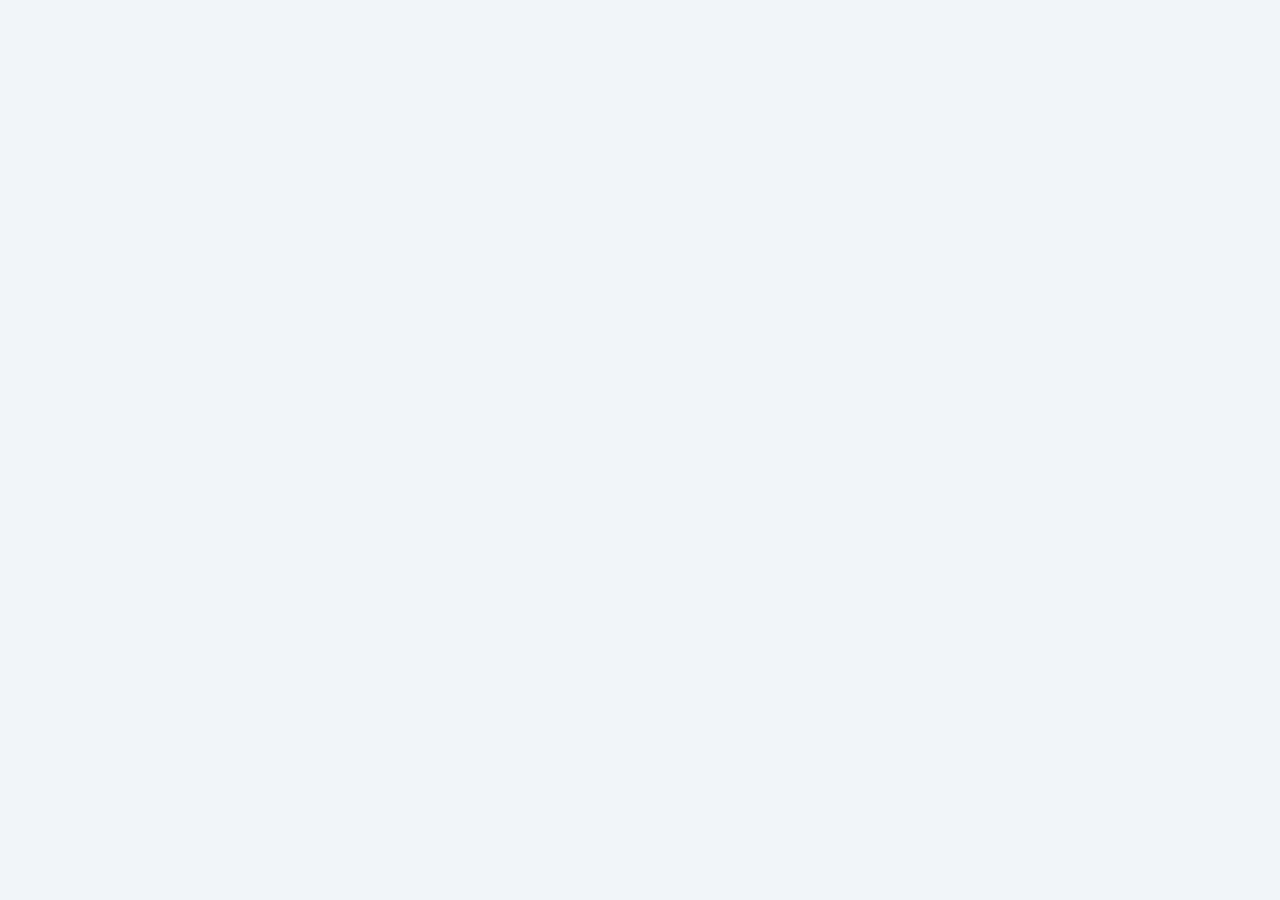
==== commit 3eca035e: "更新" ====
--- a/index.html
+++ b/index.html
@@ -14,7 +14,7 @@
         document.documentElement.classList.remove('dark')
       }
     </script>
-    <script type="module" crossorigin src="./assets/index-BuqsYnM1.js"></script>
+    <script type="module" crossorigin src="./assets/index-DF-y7jjO.js"></script>
     <link rel="stylesheet" crossorigin href="./assets/index-CKCJ1jdt.css">
   </head>
   <body class="antialiased text-slate-800 dark:text-slate-200 bg-slate-100 dark:bg-slate-900 transition-colors duration-300">
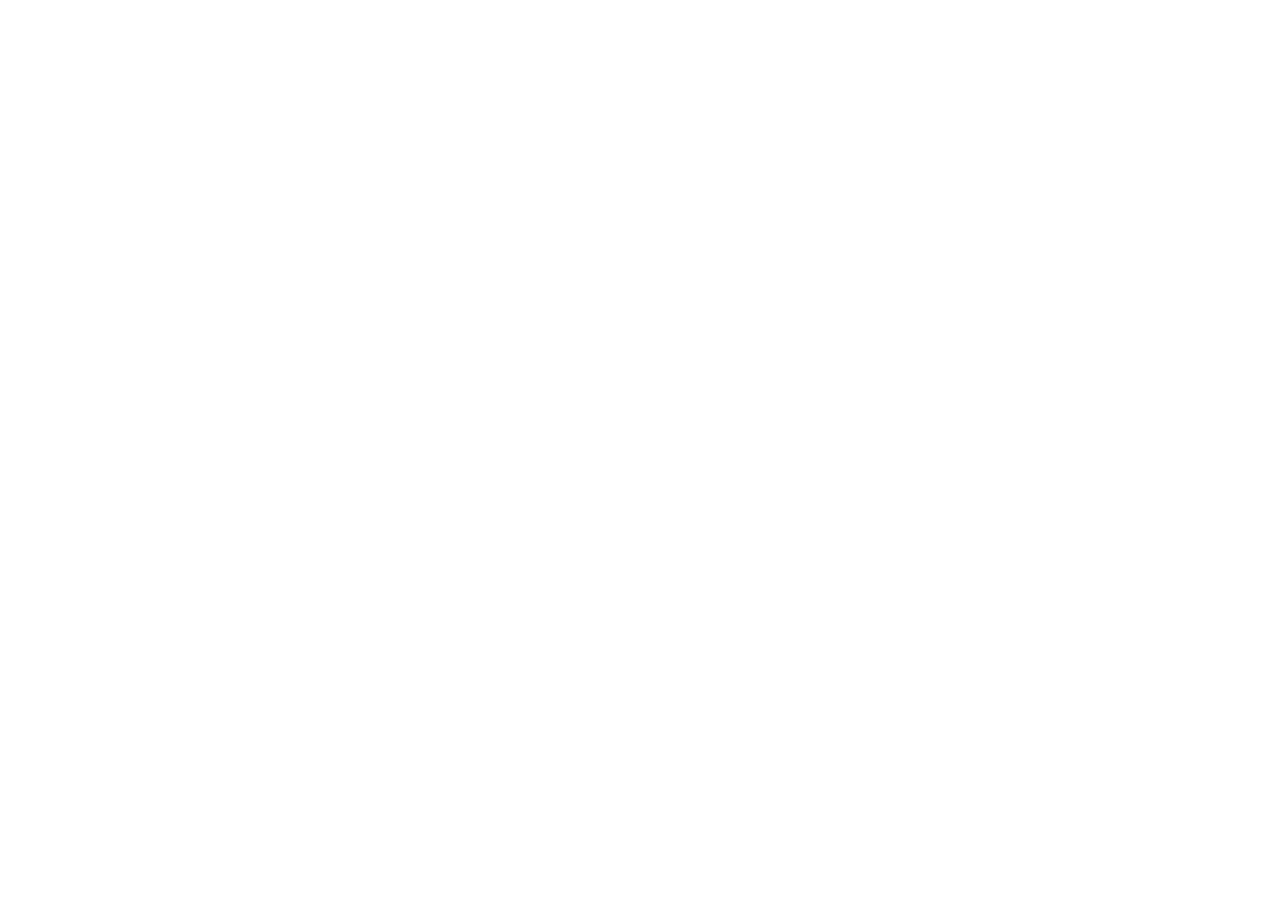
==== commit d4af6919: "Update index.html" ====
--- a/index.html
+++ b/index.html
@@ -8,17 +8,17 @@
     <link rel="preconnect" href="https://fonts.gstatic.com" crossorigin>
     <link href="https://fonts.googleapis.com/css2?family=Noto+Sans+SC:wght@300;400;500;700&family=Poppins:wght@300;400;500;600;700&display=swap" rel="stylesheet">
     <script>
-      if (localStorage.theme === 'dark' || (!('theme' in localStorage) && window.matchMedia('(prefers-color-scheme: dark)').matches)) {
+      if (localStorage.theme === 'light') {
+        document.documentElement.classList.remove('dark')
+      } else {
         document.documentElement.classList.add('dark')
-      } else {
-        document.documentElement.classList.remove('dark')
+        localStorage.setItem('theme', 'dark')
       }
     </script>
-    <script type="module" crossorigin src="./assets/index-DF-y7jjO.js"></script>
-    <link rel="stylesheet" crossorigin href="./assets/index-CKCJ1jdt.css">
+    <script type="module" crossorigin src="./assets/index-4ueGeWxt.js"></script>
+    <link rel="stylesheet" crossorigin href="./assets/index-CAn3YirG.css">
   </head>
   <body class="antialiased text-slate-800 dark:text-slate-200 bg-slate-100 dark:bg-slate-900 transition-colors duration-300">
     <div id="root"></div>
   </body>
 </html>
-
